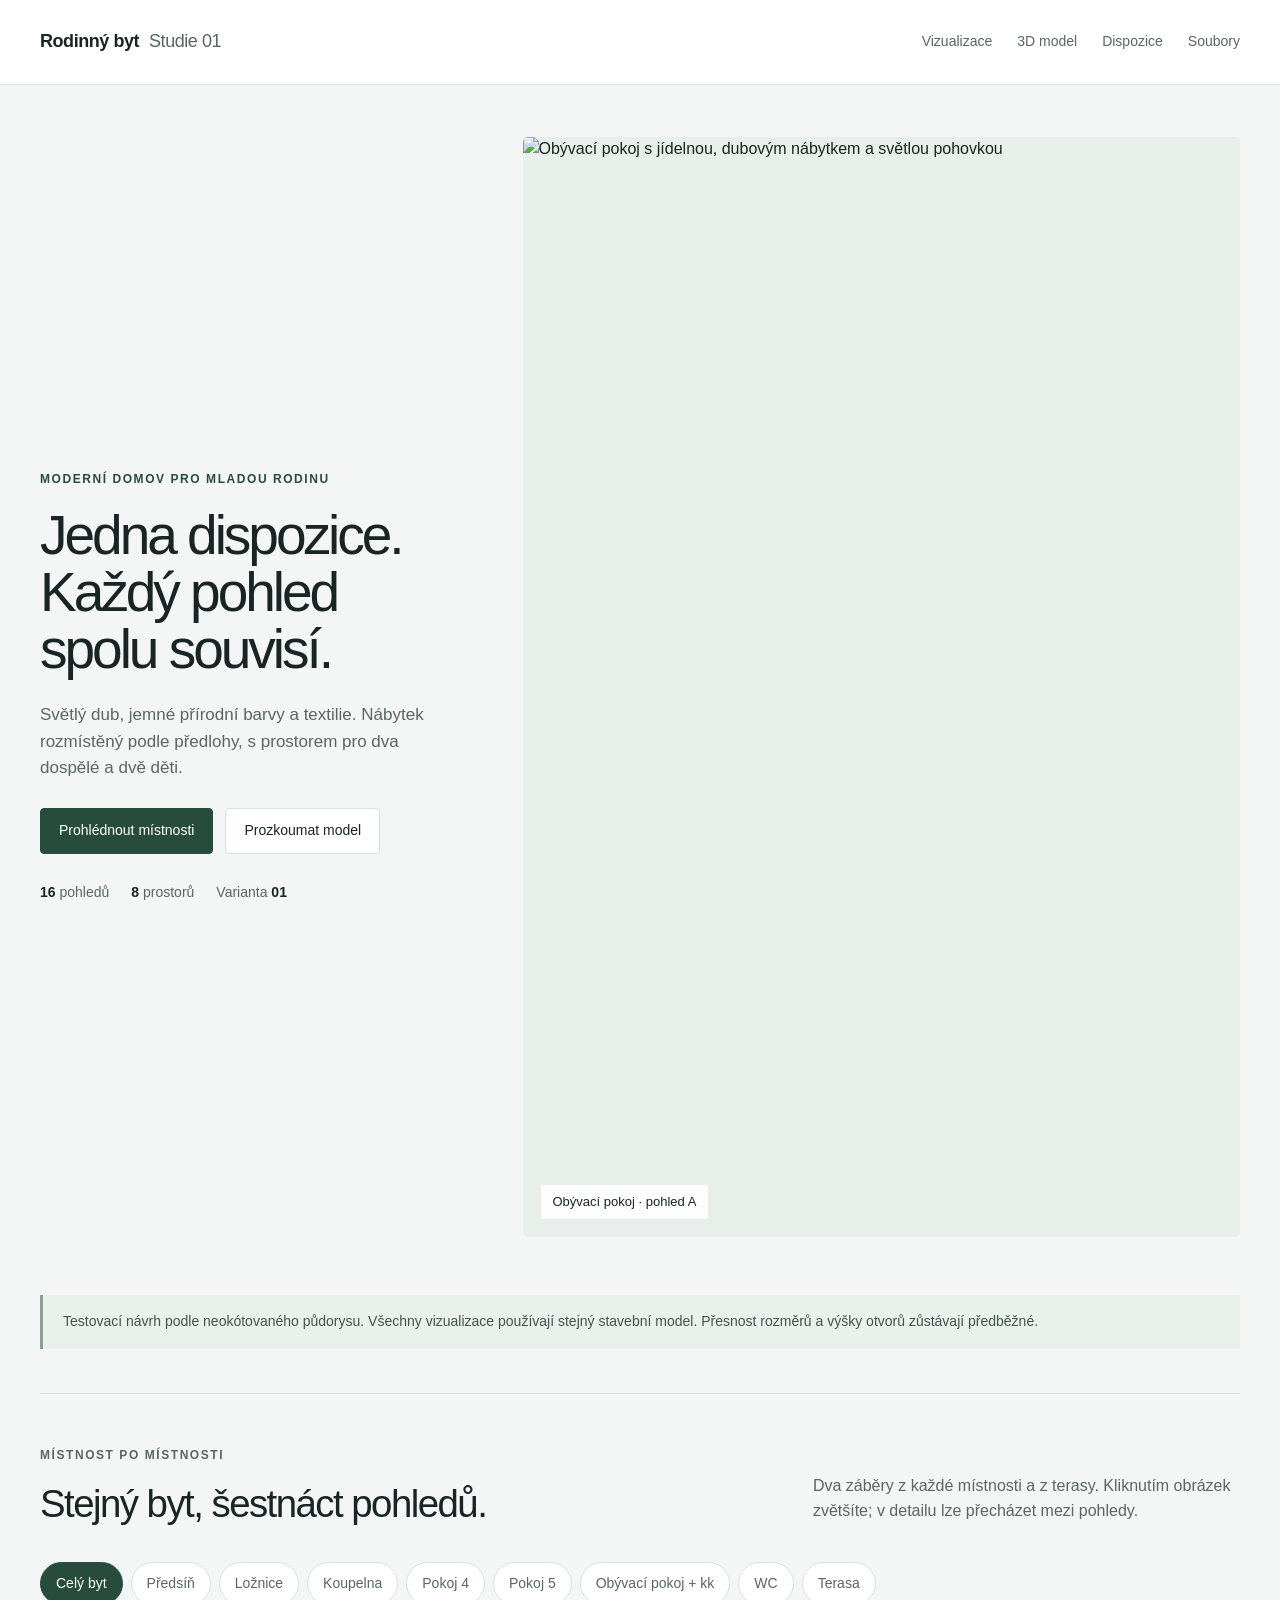
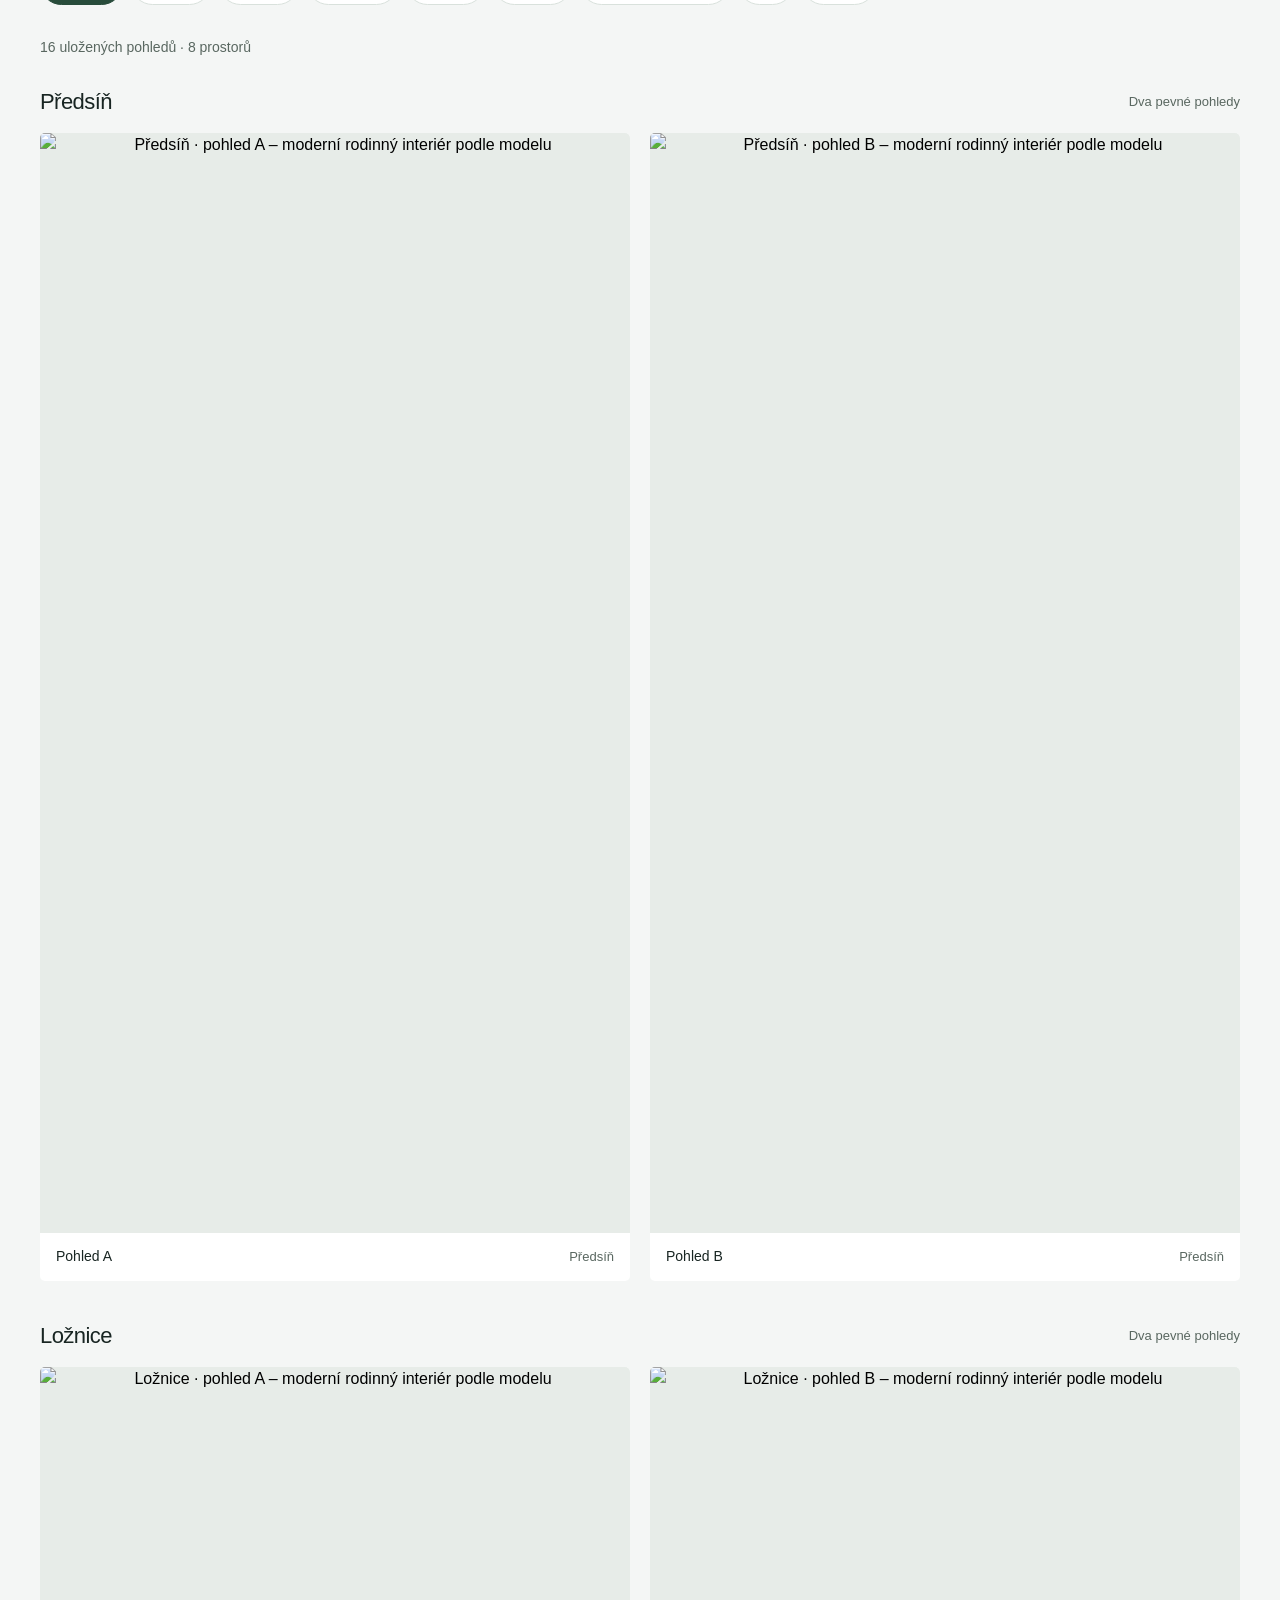
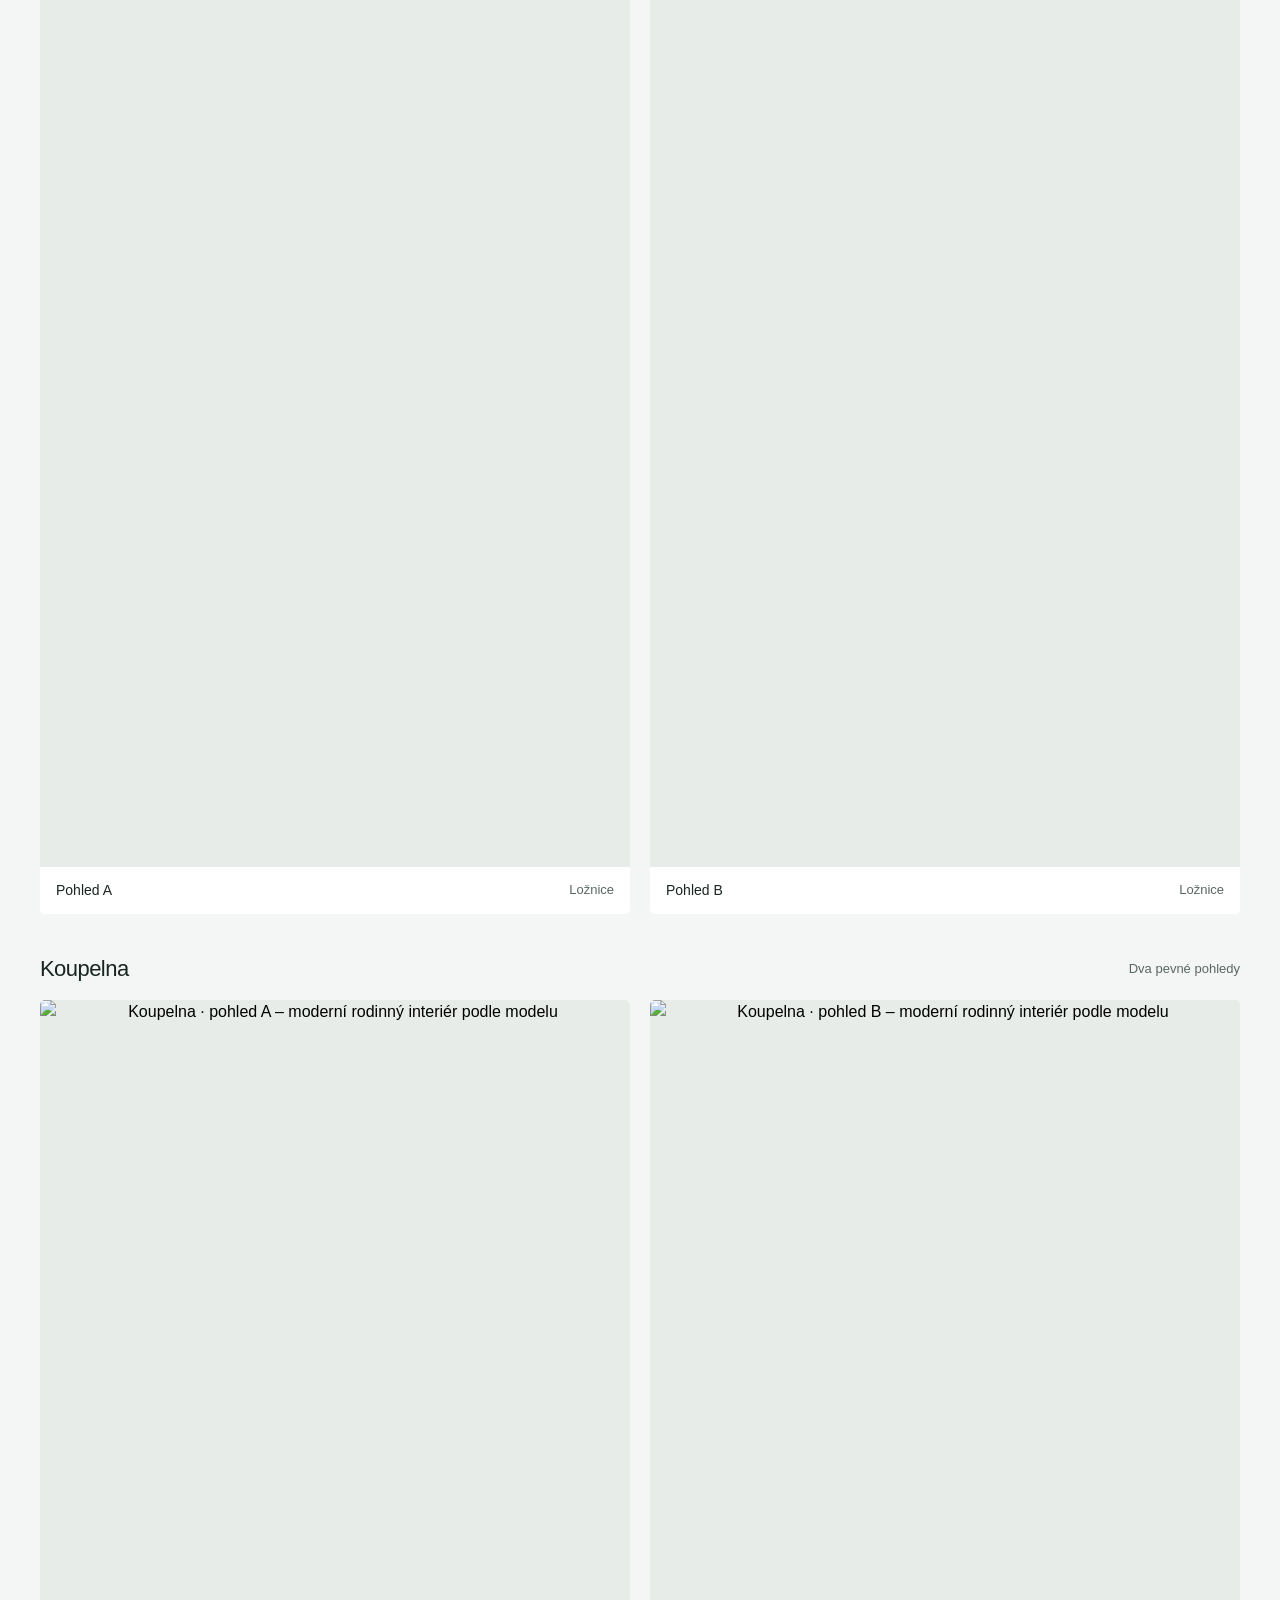
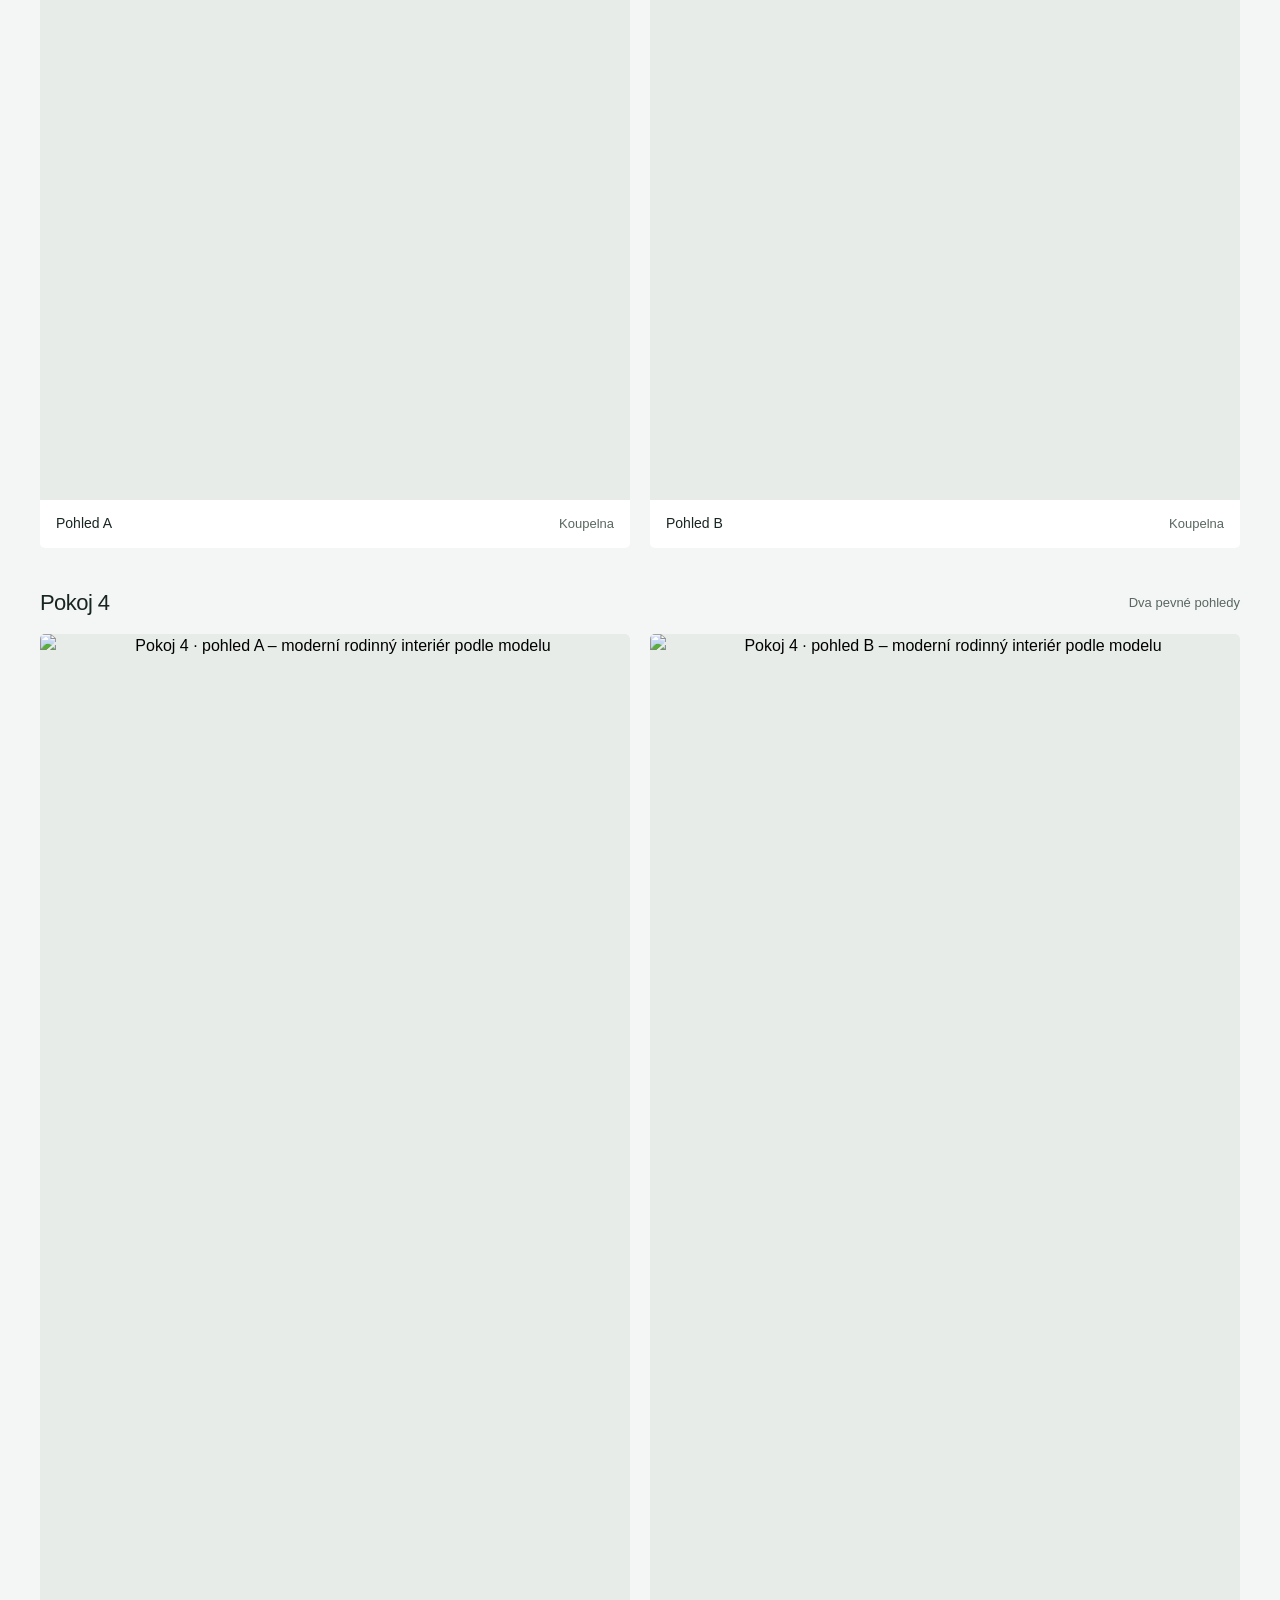
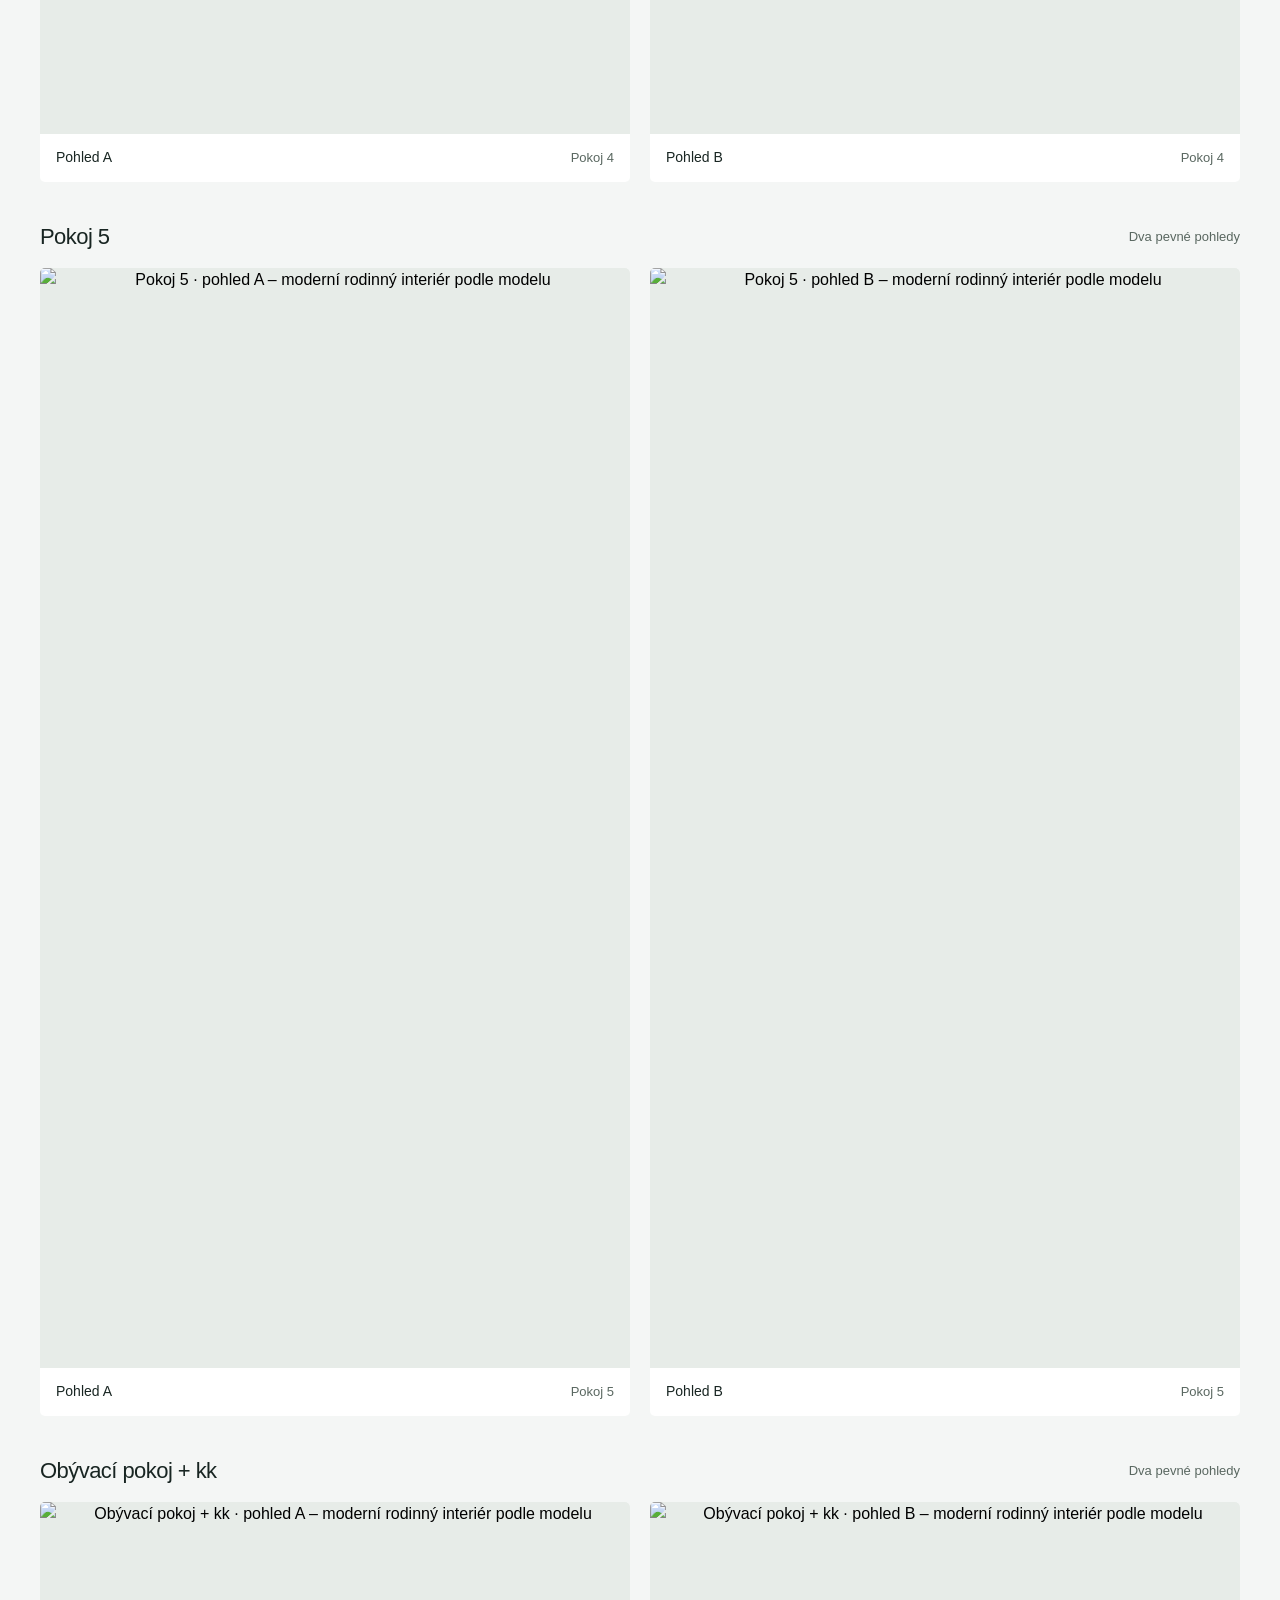
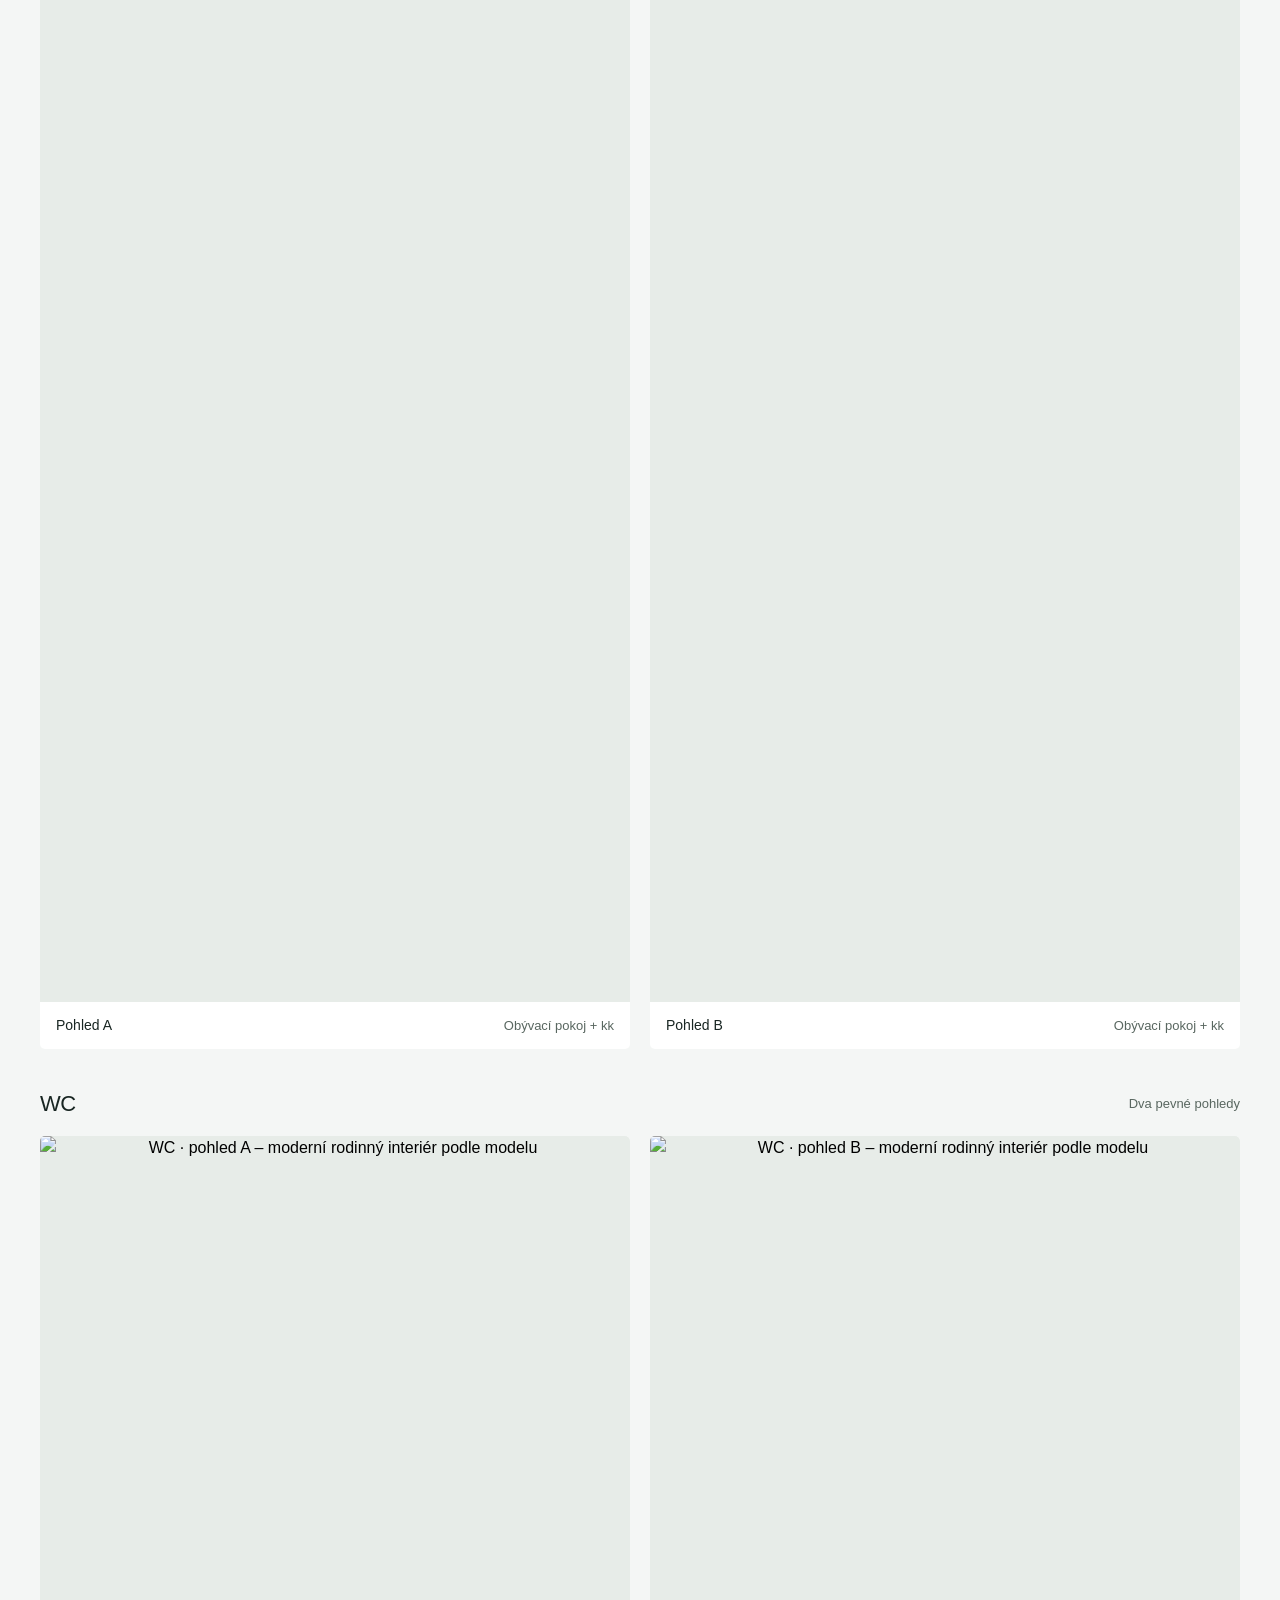
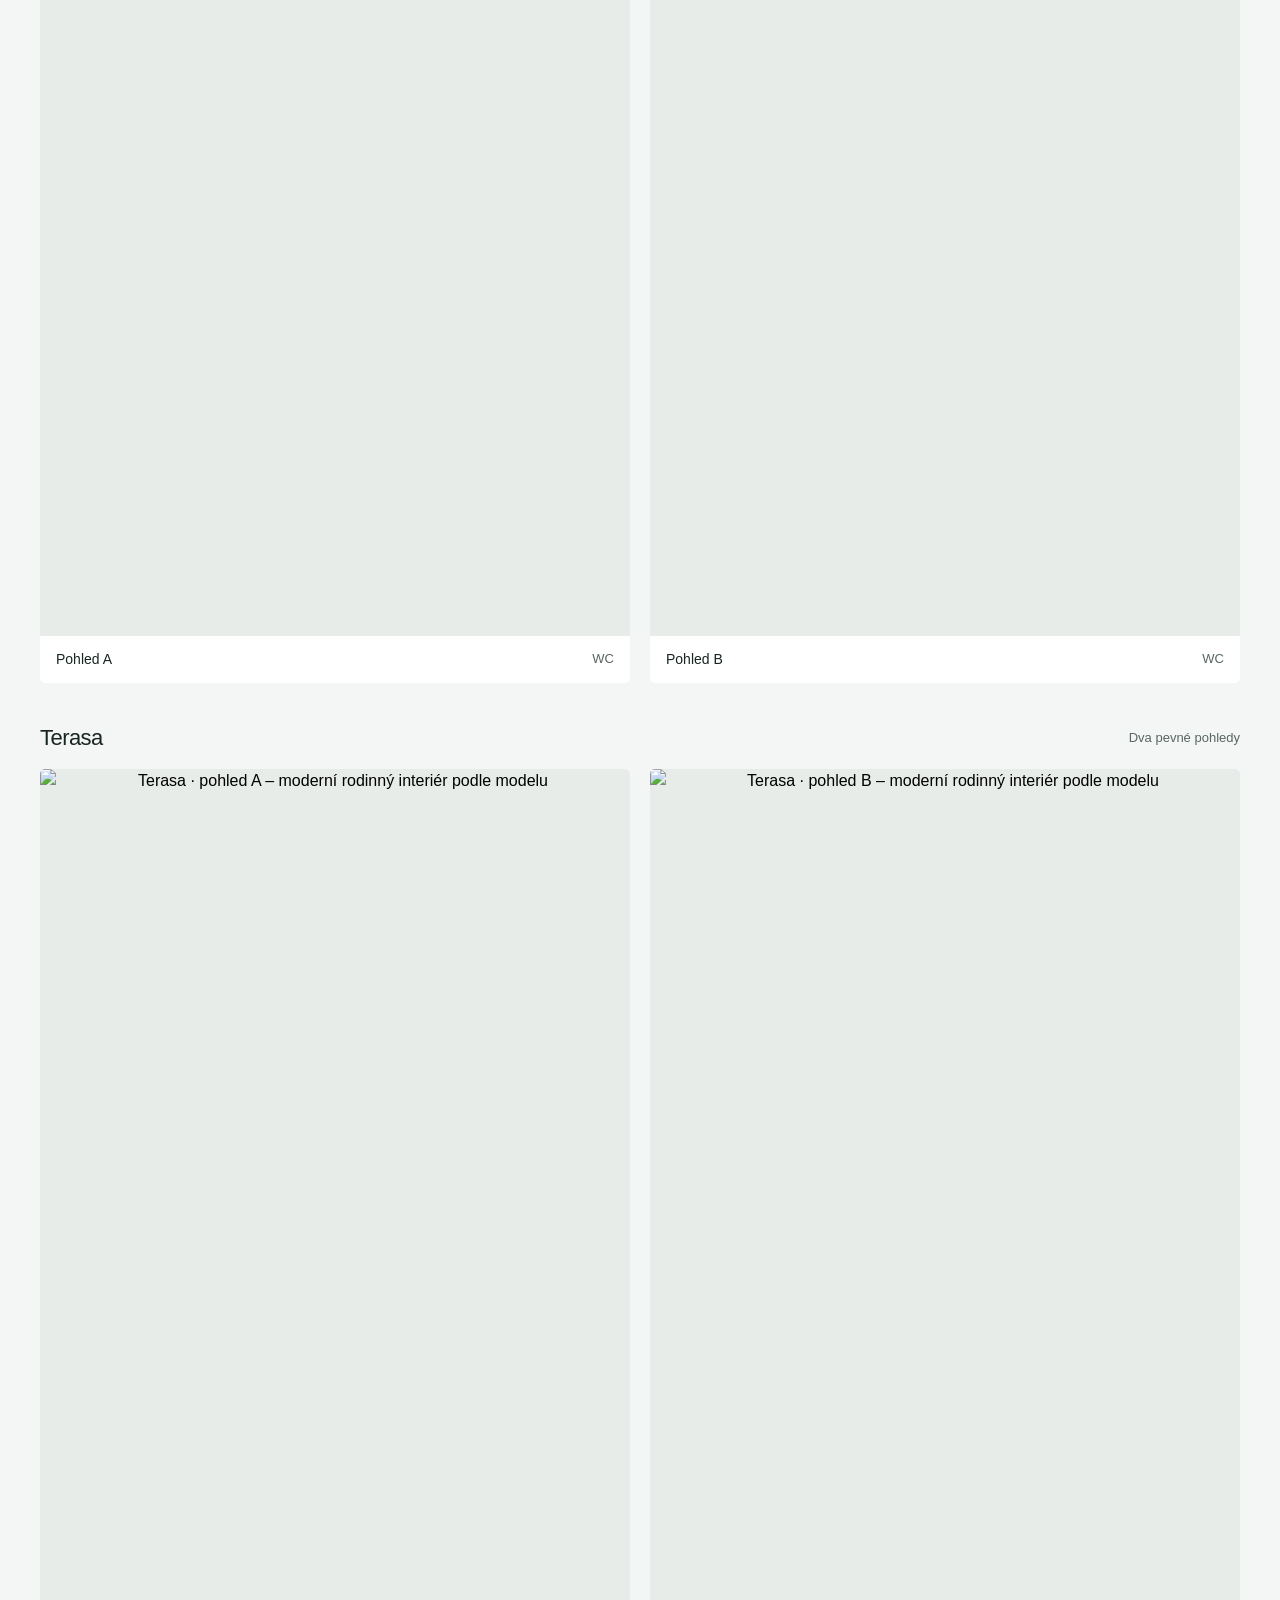
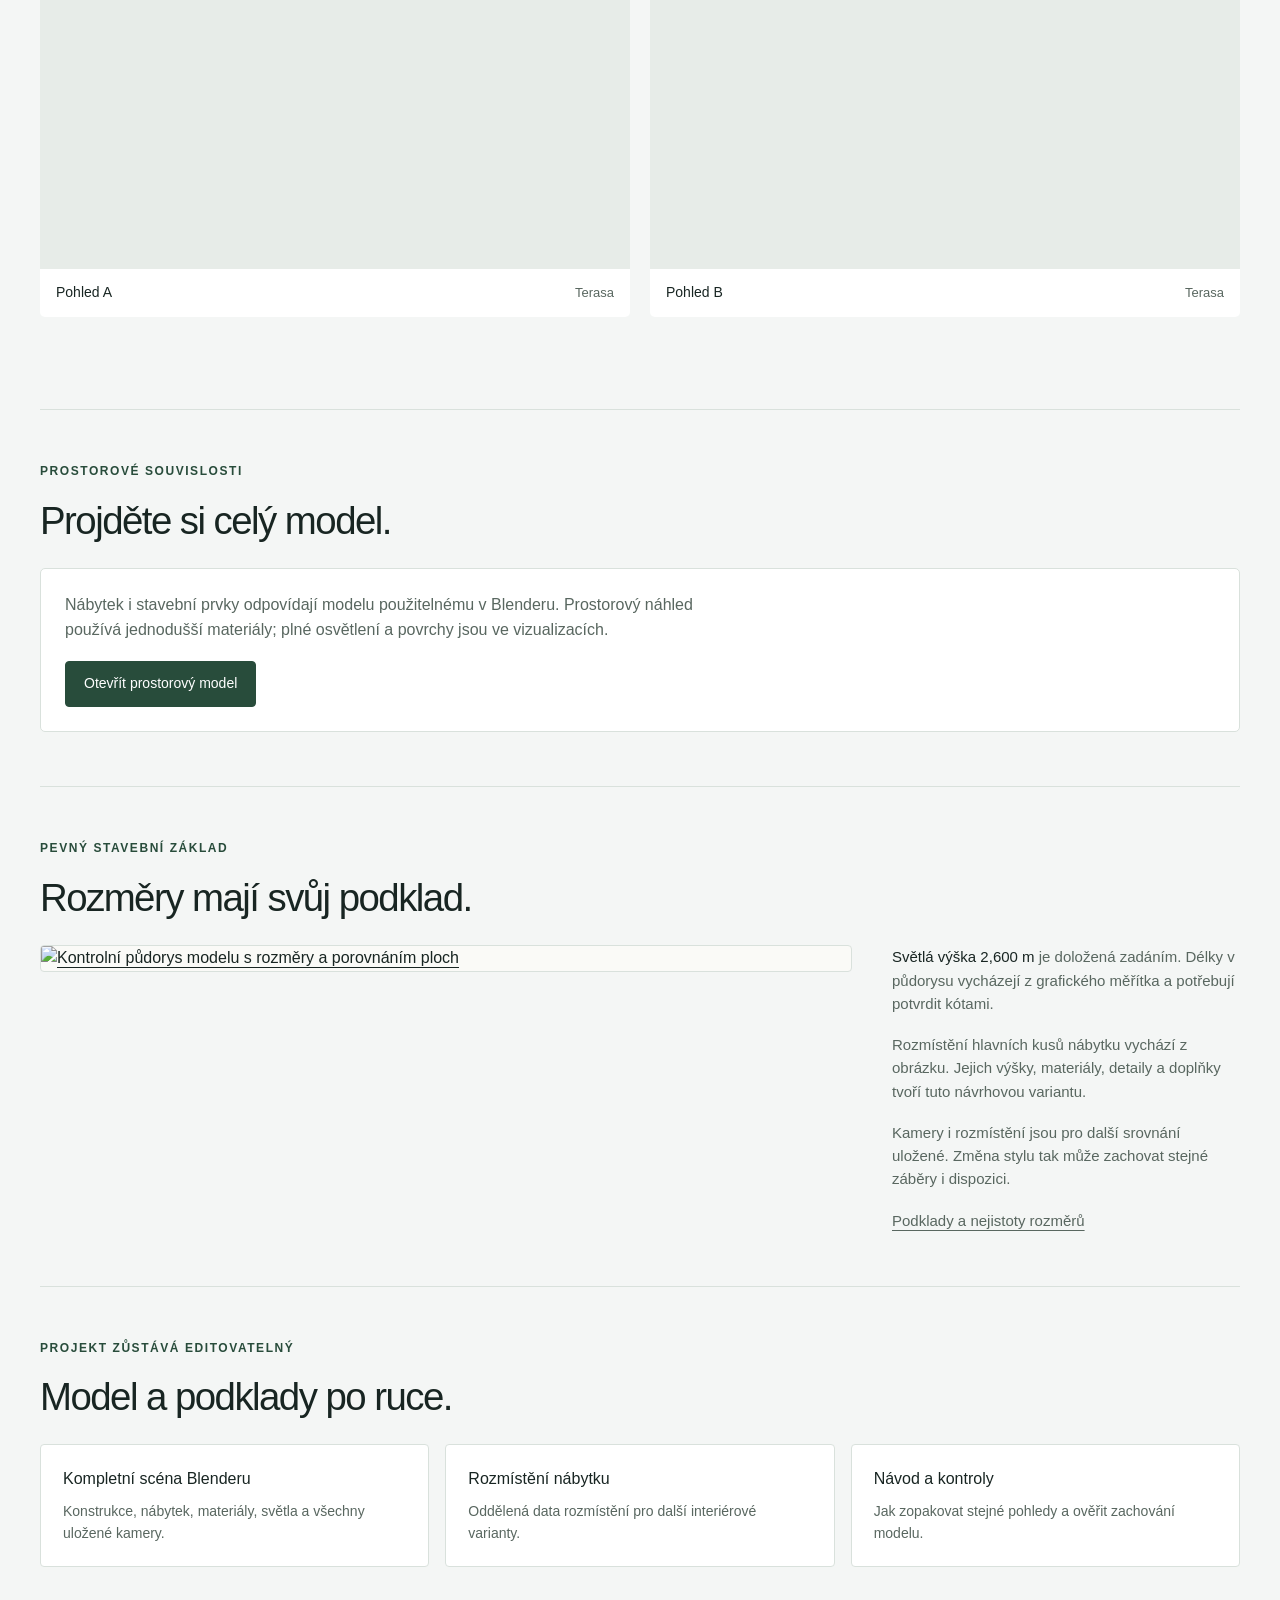
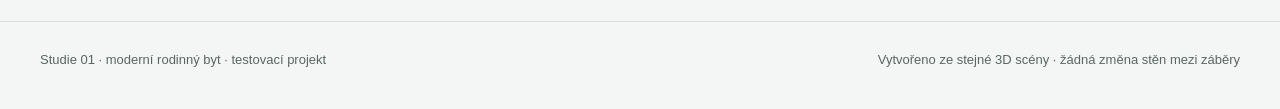
==== index.html @ 37d4055d "Add apartment website and 3D model" ====
<!doctype html>
<html lang="cs"><head><meta charset="utf-8"><meta name="viewport" content="width=device-width,initial-scale=1"><title>Rodinný byt · varianta 01</title><meta name="description" content="Moderní rodinný byt: 16 vizualizací ze stejného rozměrového modelu, dva pohledy z každé místnosti a terasy."><link rel="stylesheet" href="site.css"><script defer src="site.js"></script></head>
<body><header><div class="wrap topbar"><a class="brand" href="#top">Rodinný byt<span>Studie 01</span></a><nav aria-label="Hlavní navigace"><a href="#vizualizace">Vizualizace</a><a href="#model">3D model</a><a href="#dispozice">Dispozice</a><a href="#soubory">Soubory</a></nav></div></header>
<main id="top"><div class="wrap"><section class="hero"><div><p class="eyebrow">Moderní domov pro mladou rodinu</p><h1>Jedna dispozice.<br>Každý pohled spolu souvisí.</h1><p class="intro">Světlý dub, jemné přírodní barvy a textilie. Nábytek rozmístěný podle předlohy, s prostorem pro dva dospělé a dvě děti.</p><div class="actions"><a href="#vizualizace" class="button primary">Prohlédnout místnosti</a><a href="#model" class="button">Prozkoumat model</a></div><div class="facts"><span><strong>16</strong> pohledů</span><span><strong>8</strong> prostorů</span><span>Varianta <strong>01</strong></span></div></div><figure class="hero-photo"><img src="renders_family/CAM_R06_A.jpg" width="1600" height="1100" alt="Obývací pokoj s jídelnou, dubovým nábytkem a světlou pohovkou"><figcaption class="photo-badge">Obývací pokoj · pohled A</figcaption></figure></section>
<p class="notice">Testovací návrh podle neokótovaného půdorysu. Všechny vizualizace používají stejný stavební model. Přesnost rozměrů a výšky otvorů zůstávají předběžné.</p>
<section class="section" id="vizualizace"><div class="section-top"><div><p class="eyebrow">Místnost po místnosti</p><h2>Stejný byt, šestnáct pohledů.</h2></div><p>Dva záběry z každé místnosti a z terasy. Kliknutím obrázek zvětšíte; v detailu lze přecházet mezi pohledy.</p></div><div class="filters" aria-label="Výběr místnosti"><button class="filter" type="button" data-room="all" aria-pressed="true">Celý byt</button><button class="filter" type="button" data-room="R01" aria-pressed="false">Předsíň</button><button class="filter" type="button" data-room="R02" aria-pressed="false">Ložnice</button><button class="filter" type="button" data-room="R03" aria-pressed="false">Koupelna</button><button class="filter" type="button" data-room="R04" aria-pressed="false">Pokoj 4</button><button class="filter" type="button" data-room="R05" aria-pressed="false">Pokoj 5</button><button class="filter" type="button" data-room="R06" aria-pressed="false">Obývací pokoj + kk</button><button class="filter" type="button" data-room="R07" aria-pressed="false">WC</button><button class="filter" type="button" data-room="R08" aria-pressed="false">Terasa</button></div><p class="count" id="view-count" aria-live="polite">16 uložených pohledů · 8 prostorů</p><section class="room" data-room="R01" aria-label="Předsíň"><div class="room-title"><h3>Předsíň</h3><span>Dva pevné pohledy</span></div><div class="shots"><figure class="shot"><button type="button" data-photo="CAM_R01_A" aria-label="Zvětšit: Předsíň · pohled A"><img src="renders_family/CAM_R01_A.jpg" alt="Předsíň · pohled A – moderní rodinný interiér podle modelu" loading="lazy" width="1600" height="1100"></button><figcaption>Pohled A<span>Předsíň</span></figcaption></figure><figure class="shot"><button type="button" data-photo="CAM_R01_B" aria-label="Zvětšit: Předsíň · pohled B"><img src="renders_family/CAM_R01_B.jpg" alt="Předsíň · pohled B – moderní rodinný interiér podle modelu" loading="lazy" width="1600" height="1100"></button><figcaption>Pohled B<span>Předsíň</span></figcaption></figure></div></section><section class="room" data-room="R02" aria-label="Ložnice"><div class="room-title"><h3>Ložnice</h3><span>Dva pevné pohledy</span></div><div class="shots"><figure class="shot"><button type="button" data-photo="CAM_R02_A" aria-label="Zvětšit: Ložnice · pohled A"><img src="renders_family/CAM_R02_A.jpg" alt="Ložnice · pohled A – moderní rodinný interiér podle modelu" loading="lazy" width="1600" height="1100"></button><figcaption>Pohled A<span>Ložnice</span></figcaption></figure><figure class="shot"><button type="button" data-photo="CAM_R02_B" aria-label="Zvětšit: Ložnice · pohled B"><img src="renders_family/CAM_R02_B.jpg" alt="Ložnice · pohled B – moderní rodinný interiér podle modelu" loading="lazy" width="1600" height="1100"></button><figcaption>Pohled B<span>Ložnice</span></figcaption></figure></div></section><section class="room" data-room="R03" aria-label="Koupelna"><div class="room-title"><h3>Koupelna</h3><span>Dva pevné pohledy</span></div><div class="shots"><figure class="shot"><button type="button" data-photo="CAM_R03_A" aria-label="Zvětšit: Koupelna · pohled A"><img src="renders_family/CAM_R03_A.jpg" alt="Koupelna · pohled A – moderní rodinný interiér podle modelu" loading="lazy" width="1600" height="1100"></button><figcaption>Pohled A<span>Koupelna</span></figcaption></figure><figure class="shot"><button type="button" data-photo="CAM_R03_B" aria-label="Zvětšit: Koupelna · pohled B"><img src="renders_family/CAM_R03_B.jpg" alt="Koupelna · pohled B – moderní rodinný interiér podle modelu" loading="lazy" width="1600" height="1100"></button><figcaption>Pohled B<span>Koupelna</span></figcaption></figure></div></section><section class="room" data-room="R04" aria-label="Pokoj 4"><div class="room-title"><h3>Pokoj 4</h3><span>Dva pevné pohledy</span></div><div class="shots"><figure class="shot"><button type="button" data-photo="CAM_R04_A" aria-label="Zvětšit: Pokoj 4 · pohled A"><img src="renders_family/CAM_R04_A.jpg" alt="Pokoj 4 · pohled A – moderní rodinný interiér podle modelu" loading="lazy" width="1600" height="1100"></button><figcaption>Pohled A<span>Pokoj 4</span></figcaption></figure><figure class="shot"><button type="button" data-photo="CAM_R04_B" aria-label="Zvětšit: Pokoj 4 · pohled B"><img src="renders_family/CAM_R04_B.jpg" alt="Pokoj 4 · pohled B – moderní rodinný interiér podle modelu" loading="lazy" width="1600" height="1100"></button><figcaption>Pohled B<span>Pokoj 4</span></figcaption></figure></div></section><section class="room" data-room="R05" aria-label="Pokoj 5"><div class="room-title"><h3>Pokoj 5</h3><span>Dva pevné pohledy</span></div><div class="shots"><figure class="shot"><button type="button" data-photo="CAM_R05_A" aria-label="Zvětšit: Pokoj 5 · pohled A"><img src="renders_family/CAM_R05_A.jpg" alt="Pokoj 5 · pohled A – moderní rodinný interiér podle modelu" loading="lazy" width="1600" height="1100"></button><figcaption>Pohled A<span>Pokoj 5</span></figcaption></figure><figure class="shot"><button type="button" data-photo="CAM_R05_B" aria-label="Zvětšit: Pokoj 5 · pohled B"><img src="renders_family/CAM_R05_B.jpg" alt="Pokoj 5 · pohled B – moderní rodinný interiér podle modelu" loading="lazy" width="1600" height="1100"></button><figcaption>Pohled B<span>Pokoj 5</span></figcaption></figure></div></section><section class="room" data-room="R06" aria-label="Obývací pokoj + kk"><div class="room-title"><h3>Obývací pokoj + kk</h3><span>Dva pevné pohledy</span></div><div class="shots"><figure class="shot"><button type="button" data-photo="CAM_R06_A" aria-label="Zvětšit: Obývací pokoj + kk · pohled A"><img src="renders_family/CAM_R06_A.jpg" alt="Obývací pokoj + kk · pohled A – moderní rodinný interiér podle modelu" loading="lazy" width="1600" height="1100"></button><figcaption>Pohled A<span>Obývací pokoj + kk</span></figcaption></figure><figure class="shot"><button type="button" data-photo="CAM_R06_B" aria-label="Zvětšit: Obývací pokoj + kk · pohled B"><img src="renders_family/CAM_R06_B.jpg" alt="Obývací pokoj + kk · pohled B – moderní rodinný interiér podle modelu" loading="lazy" width="1600" height="1100"></button><figcaption>Pohled B<span>Obývací pokoj + kk</span></figcaption></figure></div></section><section class="room" data-room="R07" aria-label="WC"><div class="room-title"><h3>WC</h3><span>Dva pevné pohledy</span></div><div class="shots"><figure class="shot"><button type="button" data-photo="CAM_R07_A" aria-label="Zvětšit: WC · pohled A"><img src="renders_family/CAM_R07_A.jpg" alt="WC · pohled A – moderní rodinný interiér podle modelu" loading="lazy" width="1600" height="1100"></button><figcaption>Pohled A<span>WC</span></figcaption></figure><figure class="shot"><button type="button" data-photo="CAM_R07_B" aria-label="Zvětšit: WC · pohled B"><img src="renders_family/CAM_R07_B.jpg" alt="WC · pohled B – moderní rodinný interiér podle modelu" loading="lazy" width="1600" height="1100"></button><figcaption>Pohled B<span>WC</span></figcaption></figure></div></section><section class="room" data-room="R08" aria-label="Terasa"><div class="room-title"><h3>Terasa</h3><span>Dva pevné pohledy</span></div><div class="shots"><figure class="shot"><button type="button" data-photo="CAM_R08_A" aria-label="Zvětšit: Terasa · pohled A"><img src="renders_family/CAM_R08_A.jpg" alt="Terasa · pohled A – moderní rodinný interiér podle modelu" loading="lazy" width="1600" height="1100"></button><figcaption>Pohled A<span>Terasa</span></figcaption></figure><figure class="shot"><button type="button" data-photo="CAM_R08_B" aria-label="Zvětšit: Terasa · pohled B"><img src="renders_family/CAM_R08_B.jpg" alt="Terasa · pohled B – moderní rodinný interiér podle modelu" loading="lazy" width="1600" height="1100"></button><figcaption>Pohled B<span>Terasa</span></figcaption></figure></div></section></section>
<section class="section" id="model"><p class="eyebrow">Prostorové souvislosti</p><h2>Projděte si celý model.</h2><div class="model-shell"><p id="model-helper">Nábytek i stavební prvky odpovídají modelu použitelnému v Blenderu. Prostorový náhled používá jednodušší materiály; plné osvětlení a povrchy jsou ve vizualizacích.</p><button id="load-model" class="button primary" type="button">Otevřít prostorový model</button><iframe id="model-frame" class="model-frame" title="Interaktivní model zařízeného bytu" hidden></iframe><noscript><p><a href="viewer.html">Otevřít 3D model samostatně</a></p></noscript></div></section>
<section class="section" id="dispozice"><p class="eyebrow">Pevný stavební základ</p><h2>Rozměry mají svůj podklad.</h2><div class="plan-layout"><a href="views/control_plan.svg"><img class="plan-image" src="views/control_plan.svg" alt="Kontrolní půdorys modelu s rozměry a porovnáním ploch"></a><div class="plan-note"><p><strong>Světlá výška 2,600 m</strong> je doložená zadáním. Délky v půdorysu vycházejí z grafického měřítka a potřebují potvrdit kótami.</p><p>Rozmístění hlavních kusů nábytku vychází z obrázku. Jejich výšky, materiály, detaily a doplňky tvoří tuto návrhovou variantu.</p><p>Kamery i rozmístění jsou pro další srovnání uložené. Změna stylu tak může zachovat stejné záběry i dispozici.</p><a href="source_assessment.html">Podklady a nejistoty rozměrů</a></div></div></section>
<section class="section" id="soubory"><p class="eyebrow">Projekt zůstává editovatelný</p><h2>Model a podklady po ruce.</h2><div class="downloads"><a class="download" href="apartment.blend" download><strong>Kompletní scéna Blenderu</strong><span>Konstrukce, nábytek, materiály, světla a všechny uložené kamery.</span></a><a class="download" href="furniture_layout.json" download><strong>Rozmístění nábytku</strong><span>Oddělená data rozmístění pro další interiérové varianty.</span></a><a class="download" href="README_FAMILY.txt"><strong>Návod a kontroly</strong><span>Jak zopakovat stejné pohledy a ověřit zachování modelu.</span></a></div></section></div></main>
<footer><div class="wrap"><span>Studie 01 · moderní rodinný byt · testovací projekt</span><span>Vytvořeno ze stejné 3D scény · žádná změna stěn mezi záběry</span></div></footer>
<dialog id="photo-dialog" aria-labelledby="modal-title"><div class="modal-top"><span id="modal-title"></span><button id="modal-close" type="button">Zavřít</button></div><img class="modal-image" id="modal-image" alt=""><div class="modal-bottom"><button id="modal-prev" type="button">Předchozí</button><a id="modal-download" href="#" download>Stáhnout plný PNG</a><button id="modal-next" type="button">Další pohled</button></div></dialog>
<script id="gallery-data" type="application/json">[{"camera_id":"CAM_R01_A","room_id":"R01","view_id":"A","room_label":"Předsíň","label":"Předsíň · pohled A","jpg":"renders_family/CAM_R01_A.jpg","png":"renders_family/CAM_R01_A.png","is_final":true},{"camera_id":"CAM_R01_B","room_id":"R01","view_id":"B","room_label":"Předsíň","label":"Předsíň · pohled B","jpg":"renders_family/CAM_R01_B.jpg","png":"renders_family/CAM_R01_B.png","is_final":true},{"camera_id":"CAM_R02_A","room_id":"R02","view_id":"A","room_label":"Ložnice","label":"Ložnice · pohled A","jpg":"renders_family/CAM_R02_A.jpg","png":"renders_family/CAM_R02_A.png","is_final":true},{"camera_id":"CAM_R02_B","room_id":"R02","view_id":"B","room_label":"Ložnice","label":"Ložnice · pohled B","jpg":"renders_family/CAM_R02_B.jpg","png":"renders_family/CAM_R02_B.png","is_final":true},{"camera_id":"CAM_R03_A","room_id":"R03","view_id":"A","room_label":"Koupelna","label":"Koupelna · pohled A","jpg":"renders_family/CAM_R03_A.jpg","png":"renders_family/CAM_R03_A.png","is_final":true},{"camera_id":"CAM_R03_B","room_id":"R03","view_id":"B","room_label":"Koupelna","label":"Koupelna · pohled B","jpg":"renders_family/CAM_R03_B.jpg","png":"renders_family/CAM_R03_B.png","is_final":true},{"camera_id":"CAM_R04_A","room_id":"R04","view_id":"A","room_label":"Pokoj 4","label":"Pokoj 4 · pohled A","jpg":"renders_family/CAM_R04_A.jpg","png":"renders_family/CAM_R04_A.png","is_final":true},{"camera_id":"CAM_R04_B","room_id":"R04","view_id":"B","room_label":"Pokoj 4","label":"Pokoj 4 · pohled B","jpg":"renders_family/CAM_R04_B.jpg","png":"renders_family/CAM_R04_B.png","is_final":true},{"camera_id":"CAM_R05_A","room_id":"R05","view_id":"A","room_label":"Pokoj 5","label":"Pokoj 5 · pohled A","jpg":"renders_family/CAM_R05_A.jpg","png":"renders_family/CAM_R05_A.png","is_final":true},{"camera_id":"CAM_R05_B","room_id":"R05","view_id":"B","room_label":"Pokoj 5","label":"Pokoj 5 · pohled B","jpg":"renders_family/CAM_R05_B.jpg","png":"renders_family/CAM_R05_B.png","is_final":true},{"camera_id":"CAM_R06_A","room_id":"R06","view_id":"A","room_label":"Obývací pokoj + kk","label":"Obývací pokoj + kk · pohled A","jpg":"renders_family/CAM_R06_A.jpg","png":"renders_family/CAM_R06_A.png","is_final":true},{"camera_id":"CAM_R06_B","room_id":"R06","view_id":"B","room_label":"Obývací pokoj + kk","label":"Obývací pokoj + kk · pohled B","jpg":"renders_family/CAM_R06_B.jpg","png":"renders_family/CAM_R06_B.png","is_final":true},{"camera_id":"CAM_R07_A","room_id":"R07","view_id":"A","room_label":"WC","label":"WC · pohled A","jpg":"renders_family/CAM_R07_A.jpg","png":"renders_family/CAM_R07_A.png","is_final":true},{"camera_id":"CAM_R07_B","room_id":"R07","view_id":"B","room_label":"WC","label":"WC · pohled B","jpg":"renders_family/CAM_R07_B.jpg","png":"renders_family/CAM_R07_B.png","is_final":true},{"camera_id":"CAM_R08_A","room_id":"R08","view_id":"A","room_label":"Terasa","label":"Terasa · pohled A","jpg":"renders_family/CAM_R08_A.jpg","png":"renders_family/CAM_R08_A.png","is_final":true},{"camera_id":"CAM_R08_B","room_id":"R08","view_id":"B","room_label":"Terasa","label":"Terasa · pohled B","jpg":"renders_family/CAM_R08_B.jpg","png":"renders_family/CAM_R08_B.png","is_final":true}]</script></body></html>
---- site.css ----
:root{color-scheme:light;--ink:#182522;--muted:#596760;--paper:#fff;--back:#f4f6f5;--line:#d9e1dc;--green:#284c3b;--soft:#e8eee9;font-family:Inter,-apple-system,BlinkMacSystemFont,"Segoe UI",sans-serif;font-size:16px}
*{box-sizing:border-box}html{scroll-behavior:smooth;scroll-padding-top:5rem}body{margin:0;background:var(--back);color:var(--ink);line-height:1.55}button,a{-webkit-tap-highlight-color:transparent}a{color:inherit;text-underline-offset:4px}button{font:inherit;cursor:pointer}button:focus-visible,a:focus-visible{outline:3px solid #6a9b83;outline-offset:4px}header{background:var(--paper);border-bottom:1px solid var(--line)}.wrap{max-width:1440px;padding:0 40px;margin:auto}.topbar{min-height:84px;display:flex;align-items:center;justify-content:space-between;gap:24px}.brand{text-decoration:none;font-size:18px;font-weight:650;letter-spacing:-.025em}.brand span{font-weight:400;color:var(--muted);margin-left:10px}nav{display:flex;gap:25px;flex-wrap:wrap}nav a{font-size:14px;text-decoration:none;color:var(--muted)}nav a:hover{color:var(--green)}.hero{display:grid;grid-template-columns:.75fr 1.25fr;gap:52px;align-items:center;padding-top:52px;padding-bottom:58px}.eyebrow{text-transform:uppercase;letter-spacing:.13em;font-size:12px;font-weight:650;color:var(--green);margin:0 0 18px}h1{font-size:clamp(38px,4.3vw,68px);line-height:1.04;letter-spacing:-.055em;font-weight:500;margin:0 0 24px;max-width:12ch}h2{font-size:clamp(26px,3vw,40px);letter-spacing:-.04em;line-height:1.14;font-weight:500;margin:0 0 16px}h3{font-size:22px;letter-spacing:-.025em;font-weight:500;margin:0}p{margin:0 0 18px}.intro{font-size:17px;color:var(--muted);max-width:42ch}.hero-photo{margin:0;position:relative;overflow:hidden;border-radius:5px;background:var(--soft)}.hero-photo img{display:block;width:100%;aspect-ratio:16/11;object-fit:cover}.photo-badge{position:absolute;bottom:18px;left:18px;background:rgba(255,255,255,.92);padding:7px 12px;font-size:13px;border-radius:3px}.actions{display:flex;gap:12px;flex-wrap:wrap;margin-top:27px}.button{display:inline-flex;align-items:center;justify-content:center;min-height:46px;padding:11px 18px;border-radius:4px;border:1px solid var(--line);background:var(--paper);color:var(--ink);text-decoration:none;font-size:14px}.button.primary{background:var(--green);border-color:var(--green);color:#fff}.facts{display:flex;gap:22px;flex-wrap:wrap;font-size:14px;color:var(--muted);margin-top:28px}.facts strong{font-weight:600;color:var(--ink)}.notice{padding:16px 20px;border-left:3px solid #8a9f91;background:#eaf0ec;color:#42554a;font-size:14px;margin:0 0 44px}.section{padding-top:52px;padding-bottom:54px;border-top:1px solid var(--line)}.section-top{display:flex;justify-content:space-between;align-items:end;gap:30px}.section-top p{max-width:48ch;color:var(--muted)}.filters{display:flex;gap:8px;flex-wrap:wrap;margin:20px 0 32px}.filter{border:1px solid var(--line);border-radius:30px;background:var(--paper);color:var(--muted);padding:9px 15px;min-height:43px;font-size:14px}.filter[aria-pressed=true]{background:var(--green);border-color:var(--green);color:white}.count{color:var(--muted);font-size:14px;min-height:1.5em;margin-bottom:26px}.room{margin:0 0 38px}.room[hidden]{display:none}.room-title{display:flex;align-items:center;justify-content:space-between;margin:0 0 14px;gap:15px}.room-title span{color:var(--muted);font-size:13px}.shots{display:grid;grid-template-columns:1fr 1fr;gap:20px}.shot{margin:0;background:var(--paper);border-radius:5px;overflow:hidden}.shot button{display:block;border:0;padding:0;width:100%;background:#e7ece8}.shot img{display:block;width:100%;aspect-ratio:16/11;object-fit:cover;transition:transform .35s}.shot button:hover img{transform:scale(1.018)}.shot figcaption{display:flex;justify-content:space-between;align-items:center;gap:12px;padding:13px 16px;font-size:14px}.shot figcaption span{font-size:13px;color:var(--muted)}.model-shell{margin-top:26px;background:white;border:1px solid var(--line);border-radius:5px;padding:24px}.model-shell p{color:var(--muted);max-width:72ch}.model-frame{width:100%;height:900px;max-height:88vh;border:0;margin-top:18px;background:#f4f5f0}.plan-layout{display:grid;grid-template-columns:1.4fr .6fr;gap:40px;align-items:start;margin-top:26px}.plan-image{width:100%;display:block;background:#fafaf7;border:1px solid var(--line);border-radius:4px}.plan-note{font-size:15px;color:var(--muted)}.plan-note strong{color:var(--ink);font-weight:500}.downloads{display:grid;grid-template-columns:repeat(3,1fr);gap:16px;margin-top:25px}.download{padding:22px;background:var(--paper);border:1px solid var(--line);border-radius:4px;text-decoration:none;display:flex;flex-direction:column;gap:9px}.download strong{font-size:16px;font-weight:500}.download span{font-size:14px;color:var(--muted)}footer{padding:28px 0 38px;color:var(--muted);font-size:13px;border-top:1px solid var(--line)}footer .wrap{display:flex;justify-content:space-between;gap:24px;flex-wrap:wrap}dialog{border:0;padding:0;border-radius:6px;background:#17211c;color:#fff;max-width:calc(100vw - 40px);max-height:calc(100vh - 32px);width:1240px;box-shadow:0 20px 100px #0008}dialog::backdrop{background:#0b140edb}.modal-top{display:flex;align-items:center;justify-content:space-between;gap:20px;padding:13px 18px;font-size:15px}.modal-top button,.modal-bottom button{border:1px solid #526458;border-radius:4px;background:#253b2e;color:white;padding:8px 14px;min-height:42px}.modal-image{display:block;max-width:100%;max-height:calc(100vh - 170px);width:auto;height:auto;margin:auto}.modal-bottom{display:flex;justify-content:space-between;align-items:center;padding:13px 18px;gap:12px}.modal-bottom a{font-size:13px;color:#d8e5dd}[hidden]{display:none!important}
@media(max-width:1000px){.hero{gap:30px;grid-template-columns:.8fr 1.2fr}.wrap{padding:0 25px}.plan-layout{grid-template-columns:1fr}.downloads{grid-template-columns:1fr 1fr}.hero-photo img{aspect-ratio:1/1.05}.section-top{align-items:start}}
@media(max-width:700px){.wrap{padding:0 18px}.topbar{align-items:start;flex-direction:column;gap:12px;padding-top:18px;padding-bottom:18px;min-height:0}nav{gap:20px}.brand span{font-size:15px}.hero{grid-template-columns:1fr;padding-top:32px;padding-bottom:32px;gap:26px}h1{max-width:16ch;font-size:45px;margin-bottom:18px}.hero-photo img{aspect-ratio:16/11}.intro{font-size:16px;max-width:none}.facts{margin-top:22px;gap:16px}.section{padding-top:34px;padding-bottom:34px}.section-top{display:block}.section-top p{max-width:60ch}.shots{grid-template-columns:1fr;gap:14px}.filters{gap:7px}.filter{padding:9px 13px;min-height:44px}.room{margin-bottom:30px}.downloads{grid-template-columns:1fr}.model-shell{padding:16px}.model-frame{height:720px}.notice{margin-bottom:30px}.room-title span{font-size:12px}dialog{max-width:calc(100vw - 16px)}.modal-bottom{flex-wrap:wrap}.modal-top{font-size:14px}}
@media(prefers-reduced-motion:reduce){html{scroll-behavior:auto}.shot img{transition:none}}
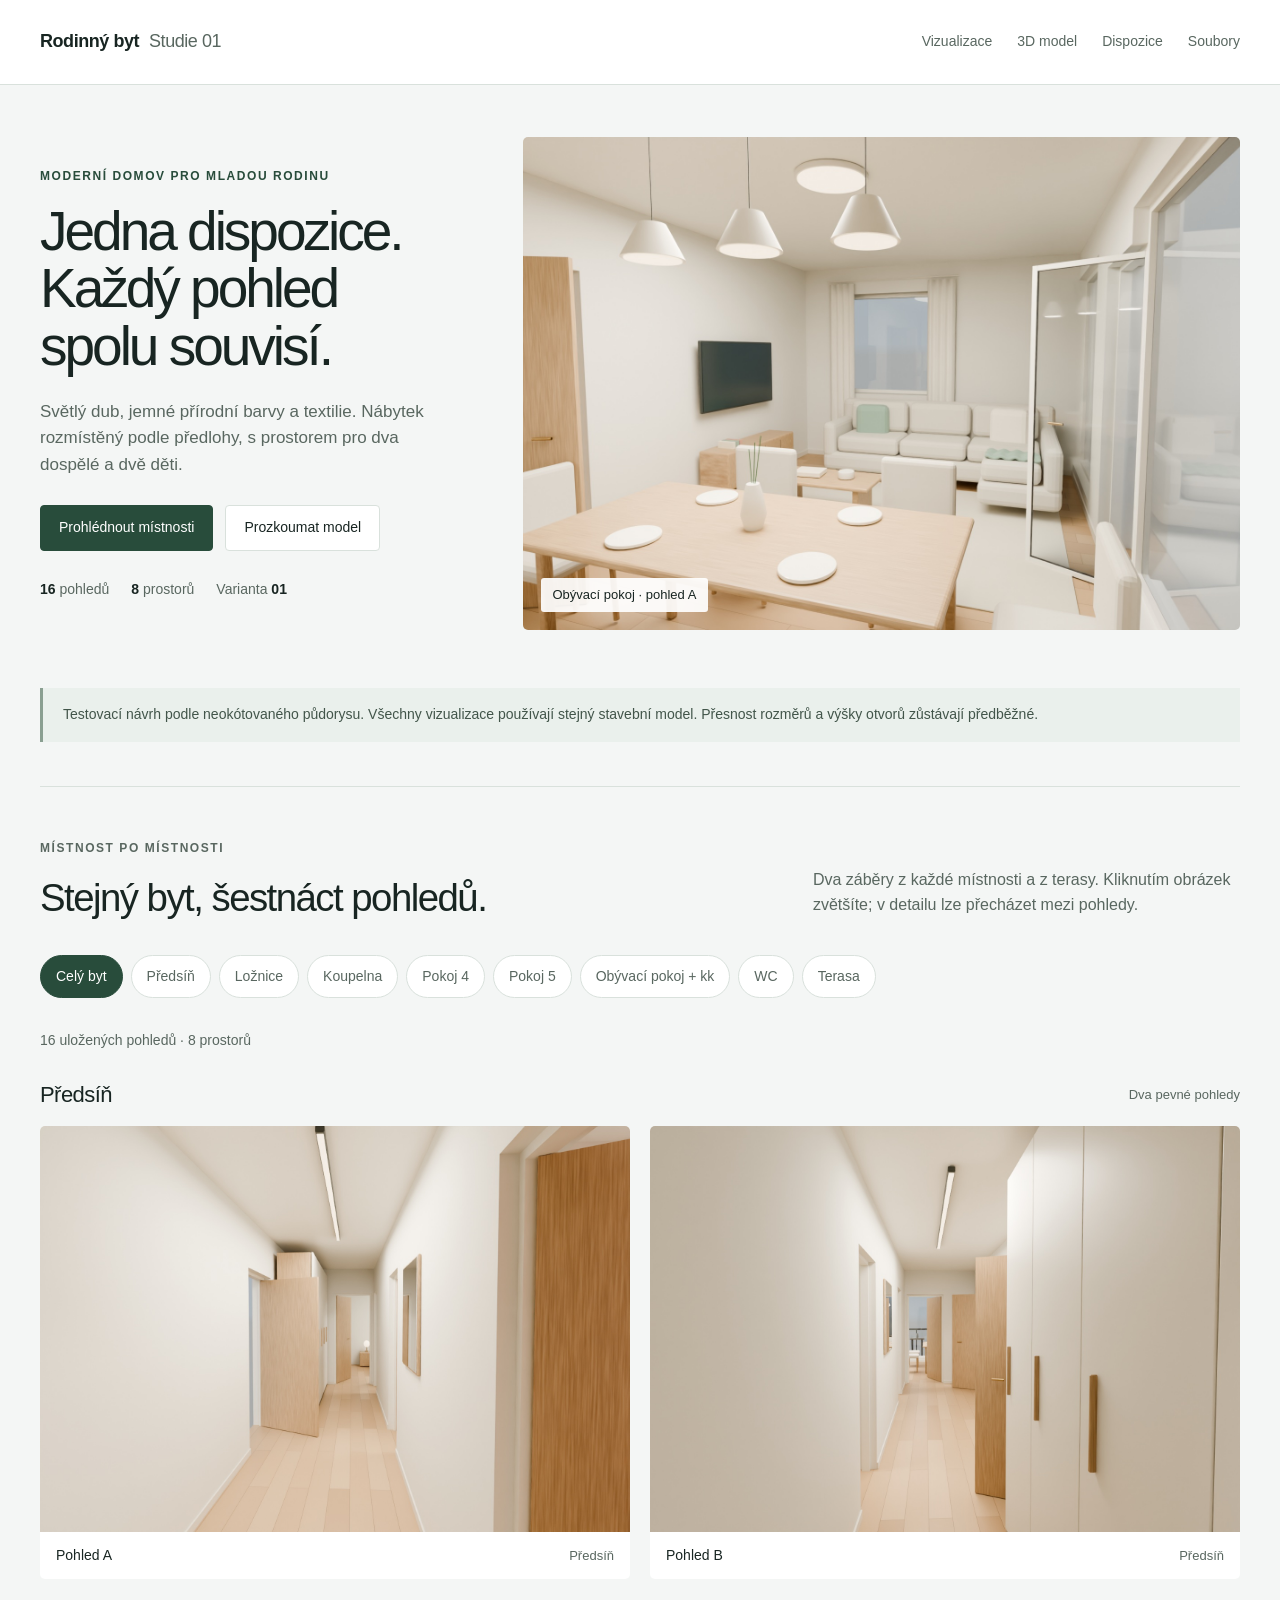
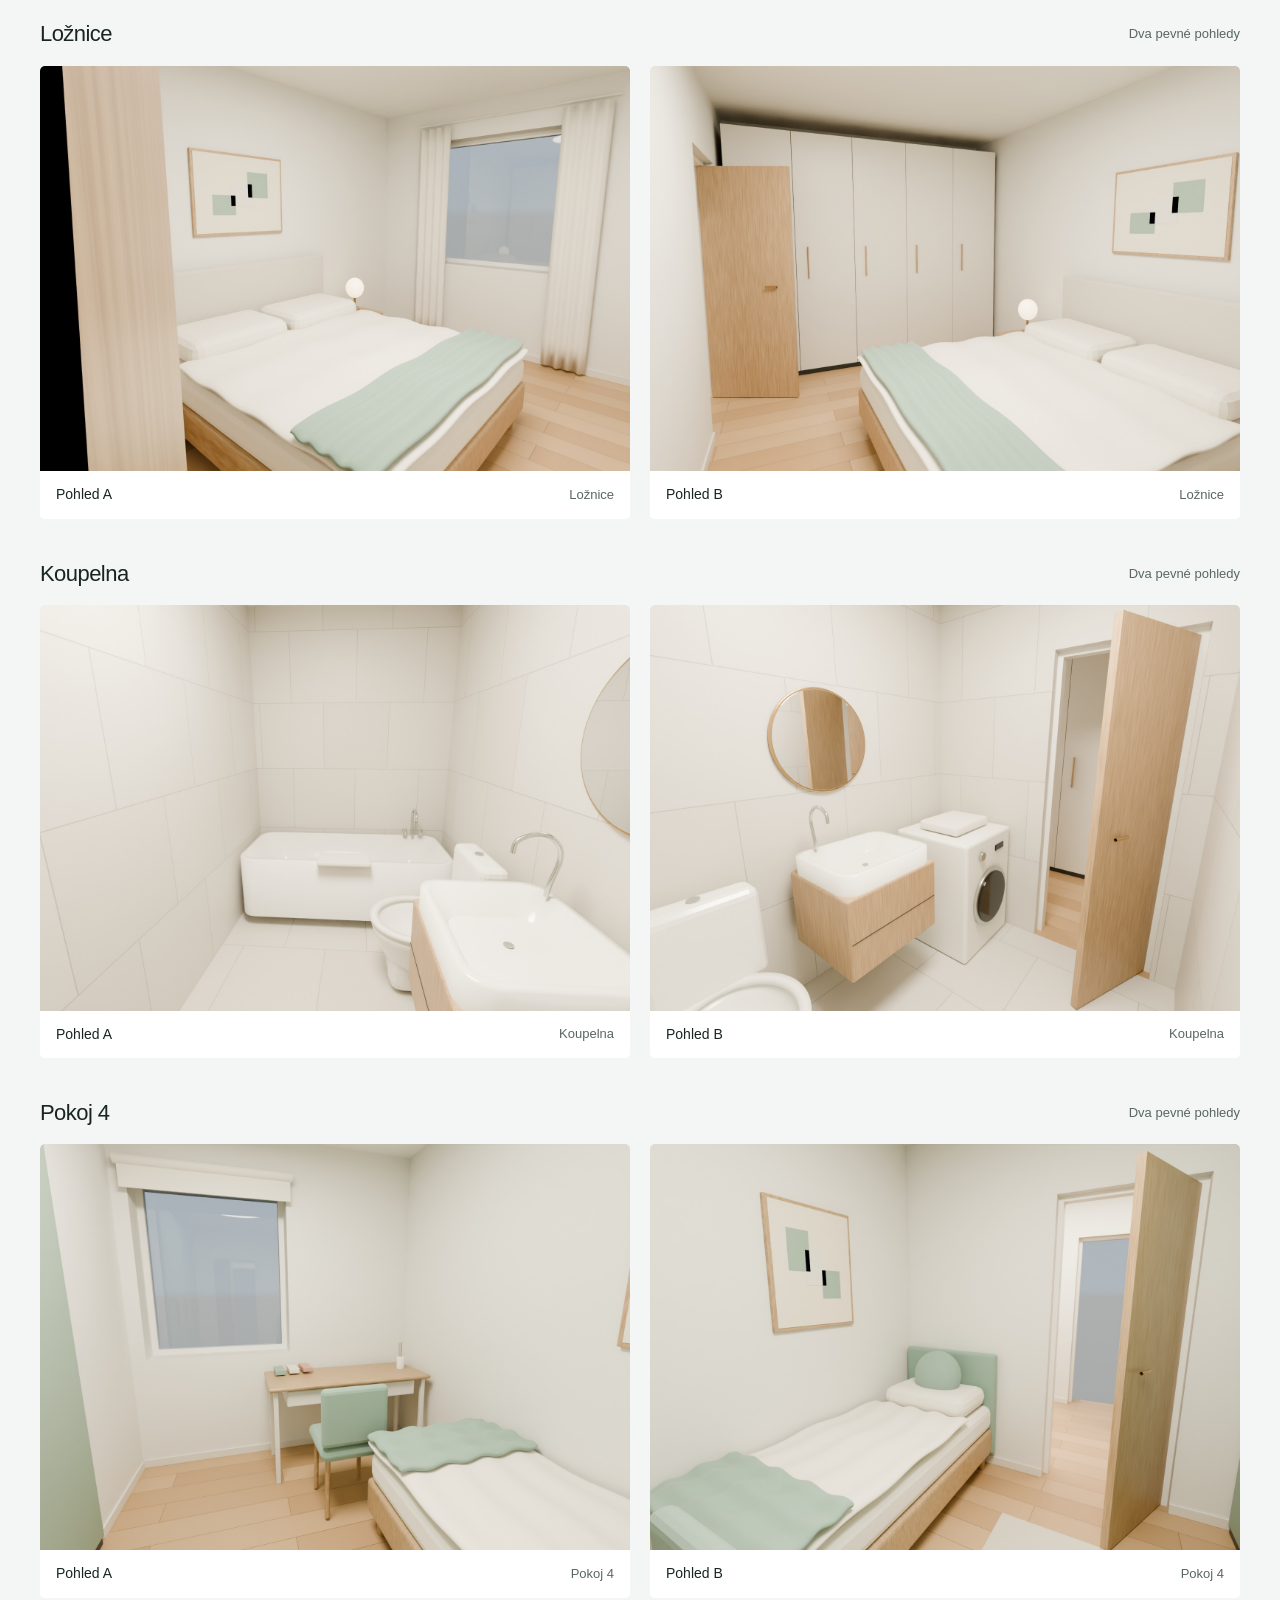
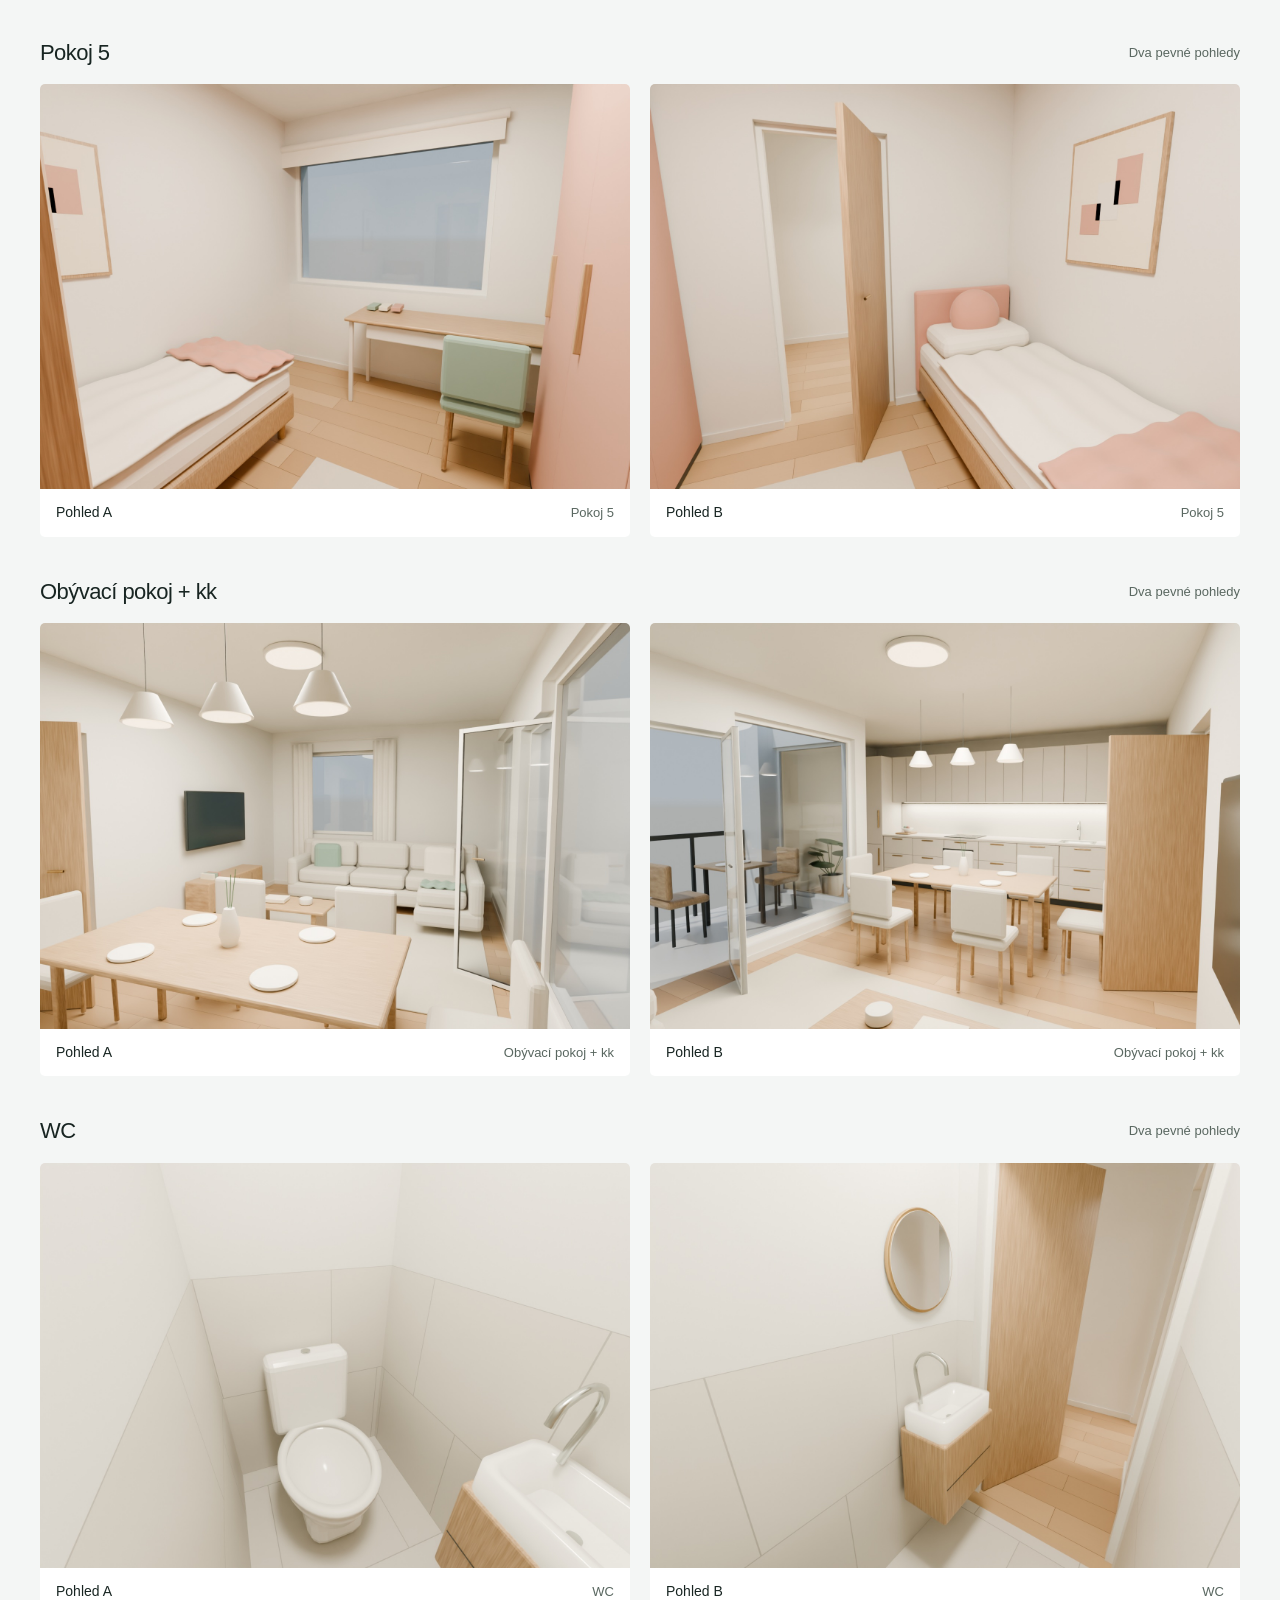
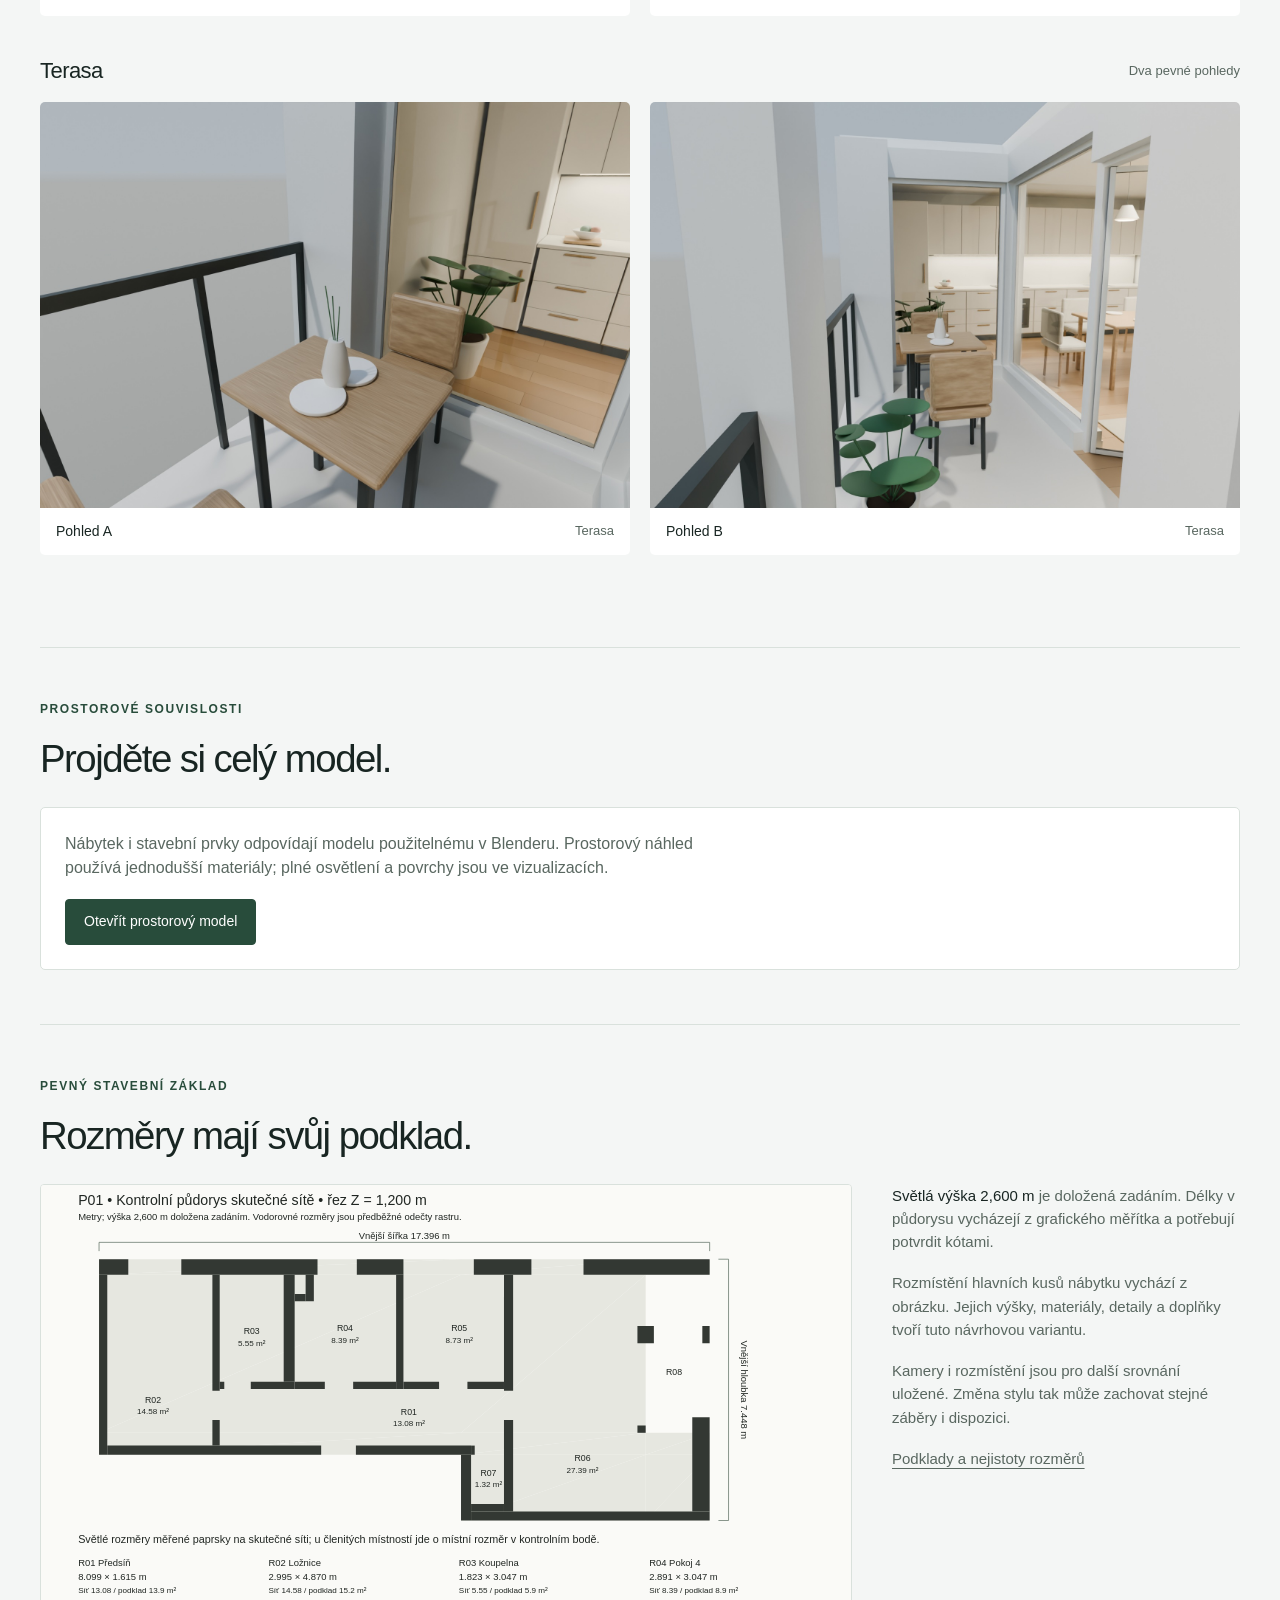
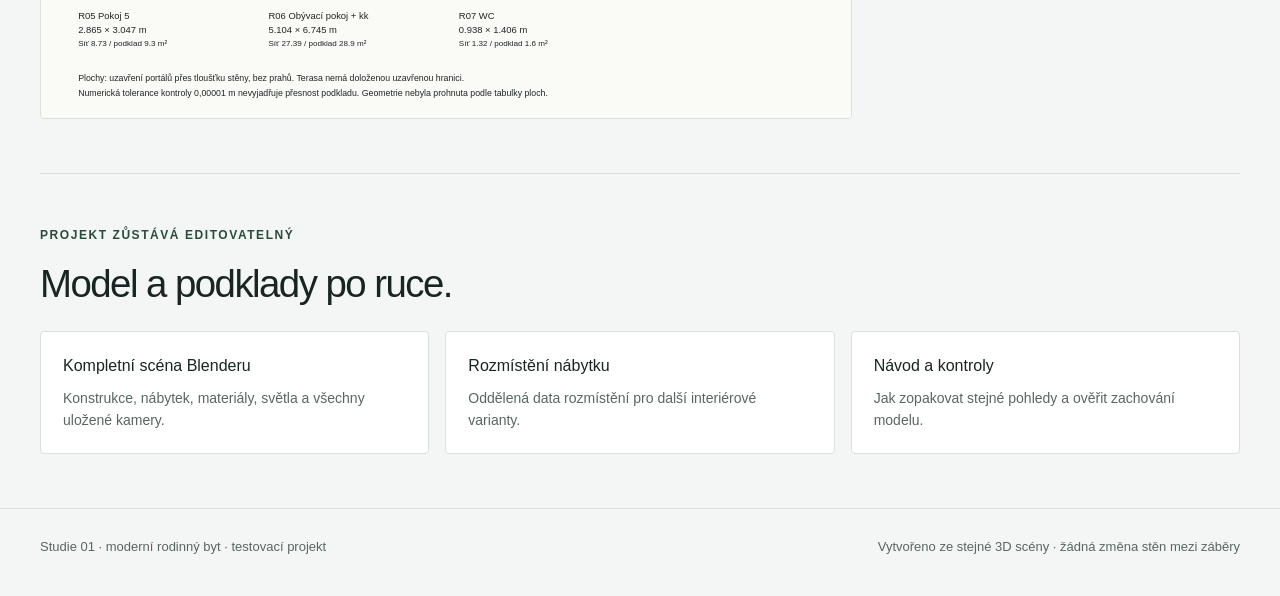
==== commit ef000269: "Version stylesheet to refresh cached previews" ====
--- a/index.html
+++ b/index.html
@@ -1,5 +1,5 @@
 <!doctype html>
-<html lang="cs"><head><meta charset="utf-8"><meta name="viewport" content="width=device-width,initial-scale=1"><title>Rodinný byt · varianta 01</title><meta name="description" content="Moderní rodinný byt: 16 vizualizací ze stejného rozměrového modelu, dva pohledy z každé místnosti a terasy."><link rel="stylesheet" href="site.css"><script defer src="site.js"></script></head>
+<html lang="cs"><head><meta charset="utf-8"><meta name="viewport" content="width=device-width,initial-scale=1"><title>Rodinný byt · varianta 01</title><meta name="description" content="Moderní rodinný byt: 16 vizualizací ze stejného rozměrového modelu, dva pohledy z každé místnosti a terasy."><link rel="stylesheet" href="site.css?v=1ad226054eb0"><script defer src="site.js"></script></head>
 <body><header><div class="wrap topbar"><a class="brand" href="#top">Rodinný byt<span>Studie 01</span></a><nav aria-label="Hlavní navigace"><a href="#vizualizace">Vizualizace</a><a href="#model">3D model</a><a href="#dispozice">Dispozice</a><a href="#soubory">Soubory</a></nav></div></header>
 <main id="top"><div class="wrap"><section class="hero"><div><p class="eyebrow">Moderní domov pro mladou rodinu</p><h1>Jedna dispozice.<br>Každý pohled spolu souvisí.</h1><p class="intro">Světlý dub, jemné přírodní barvy a textilie. Nábytek rozmístěný podle předlohy, s prostorem pro dva dospělé a dvě děti.</p><div class="actions"><a href="#vizualizace" class="button primary">Prohlédnout místnosti</a><a href="#model" class="button">Prozkoumat model</a></div><div class="facts"><span><strong>16</strong> pohledů</span><span><strong>8</strong> prostorů</span><span>Varianta <strong>01</strong></span></div></div><figure class="hero-photo"><img src="renders_family/CAM_R06_A.jpg" width="1600" height="1100" alt="Obývací pokoj s jídelnou, dubovým nábytkem a světlou pohovkou"><figcaption class="photo-badge">Obývací pokoj · pohled A</figcaption></figure></section>
 <p class="notice">Testovací návrh podle neokótovaného půdorysu. Všechny vizualizace používají stejný stavební model. Přesnost rozměrů a výšky otvorů zůstávají předběžné.</p>
--- a/site.css
+++ b/site.css
@@ -1,5 +1,5 @@
 :root{color-scheme:light;--ink:#182522;--muted:#596760;--paper:#fff;--back:#f4f6f5;--line:#d9e1dc;--green:#284c3b;--soft:#e8eee9;font-family:Inter,-apple-system,BlinkMacSystemFont,"Segoe UI",sans-serif;font-size:16px}
-*{box-sizing:border-box}html{scroll-behavior:smooth;scroll-padding-top:5rem}body{margin:0;background:var(--back);color:var(--ink);line-height:1.55}button,a{-webkit-tap-highlight-color:transparent}a{color:inherit;text-underline-offset:4px}button{font:inherit;cursor:pointer}button:focus-visible,a:focus-visible{outline:3px solid #6a9b83;outline-offset:4px}header{background:var(--paper);border-bottom:1px solid var(--line)}.wrap{max-width:1440px;padding:0 40px;margin:auto}.topbar{min-height:84px;display:flex;align-items:center;justify-content:space-between;gap:24px}.brand{text-decoration:none;font-size:18px;font-weight:650;letter-spacing:-.025em}.brand span{font-weight:400;color:var(--muted);margin-left:10px}nav{display:flex;gap:25px;flex-wrap:wrap}nav a{font-size:14px;text-decoration:none;color:var(--muted)}nav a:hover{color:var(--green)}.hero{display:grid;grid-template-columns:.75fr 1.25fr;gap:52px;align-items:center;padding-top:52px;padding-bottom:58px}.eyebrow{text-transform:uppercase;letter-spacing:.13em;font-size:12px;font-weight:650;color:var(--green);margin:0 0 18px}h1{font-size:clamp(38px,4.3vw,68px);line-height:1.04;letter-spacing:-.055em;font-weight:500;margin:0 0 24px;max-width:12ch}h2{font-size:clamp(26px,3vw,40px);letter-spacing:-.04em;line-height:1.14;font-weight:500;margin:0 0 16px}h3{font-size:22px;letter-spacing:-.025em;font-weight:500;margin:0}p{margin:0 0 18px}.intro{font-size:17px;color:var(--muted);max-width:42ch}.hero-photo{margin:0;position:relative;overflow:hidden;border-radius:5px;background:var(--soft)}.hero-photo img{display:block;width:100%;aspect-ratio:16/11;object-fit:cover}.photo-badge{position:absolute;bottom:18px;left:18px;background:rgba(255,255,255,.92);padding:7px 12px;font-size:13px;border-radius:3px}.actions{display:flex;gap:12px;flex-wrap:wrap;margin-top:27px}.button{display:inline-flex;align-items:center;justify-content:center;min-height:46px;padding:11px 18px;border-radius:4px;border:1px solid var(--line);background:var(--paper);color:var(--ink);text-decoration:none;font-size:14px}.button.primary{background:var(--green);border-color:var(--green);color:#fff}.facts{display:flex;gap:22px;flex-wrap:wrap;font-size:14px;color:var(--muted);margin-top:28px}.facts strong{font-weight:600;color:var(--ink)}.notice{padding:16px 20px;border-left:3px solid #8a9f91;background:#eaf0ec;color:#42554a;font-size:14px;margin:0 0 44px}.section{padding-top:52px;padding-bottom:54px;border-top:1px solid var(--line)}.section-top{display:flex;justify-content:space-between;align-items:end;gap:30px}.section-top p{max-width:48ch;color:var(--muted)}.filters{display:flex;gap:8px;flex-wrap:wrap;margin:20px 0 32px}.filter{border:1px solid var(--line);border-radius:30px;background:var(--paper);color:var(--muted);padding:9px 15px;min-height:43px;font-size:14px}.filter[aria-pressed=true]{background:var(--green);border-color:var(--green);color:white}.count{color:var(--muted);font-size:14px;min-height:1.5em;margin-bottom:26px}.room{margin:0 0 38px}.room[hidden]{display:none}.room-title{display:flex;align-items:center;justify-content:space-between;margin:0 0 14px;gap:15px}.room-title span{color:var(--muted);font-size:13px}.shots{display:grid;grid-template-columns:1fr 1fr;gap:20px}.shot{margin:0;background:var(--paper);border-radius:5px;overflow:hidden}.shot button{display:block;border:0;padding:0;width:100%;background:#e7ece8}.shot img{display:block;width:100%;aspect-ratio:16/11;object-fit:cover;transition:transform .35s}.shot button:hover img{transform:scale(1.018)}.shot figcaption{display:flex;justify-content:space-between;align-items:center;gap:12px;padding:13px 16px;font-size:14px}.shot figcaption span{font-size:13px;color:var(--muted)}.model-shell{margin-top:26px;background:white;border:1px solid var(--line);border-radius:5px;padding:24px}.model-shell p{color:var(--muted);max-width:72ch}.model-frame{width:100%;height:900px;max-height:88vh;border:0;margin-top:18px;background:#f4f5f0}.plan-layout{display:grid;grid-template-columns:1.4fr .6fr;gap:40px;align-items:start;margin-top:26px}.plan-image{width:100%;display:block;background:#fafaf7;border:1px solid var(--line);border-radius:4px}.plan-note{font-size:15px;color:var(--muted)}.plan-note strong{color:var(--ink);font-weight:500}.downloads{display:grid;grid-template-columns:repeat(3,1fr);gap:16px;margin-top:25px}.download{padding:22px;background:var(--paper);border:1px solid var(--line);border-radius:4px;text-decoration:none;display:flex;flex-direction:column;gap:9px}.download strong{font-size:16px;font-weight:500}.download span{font-size:14px;color:var(--muted)}footer{padding:28px 0 38px;color:var(--muted);font-size:13px;border-top:1px solid var(--line)}footer .wrap{display:flex;justify-content:space-between;gap:24px;flex-wrap:wrap}dialog{border:0;padding:0;border-radius:6px;background:#17211c;color:#fff;max-width:calc(100vw - 40px);max-height:calc(100vh - 32px);width:1240px;box-shadow:0 20px 100px #0008}dialog::backdrop{background:#0b140edb}.modal-top{display:flex;align-items:center;justify-content:space-between;gap:20px;padding:13px 18px;font-size:15px}.modal-top button,.modal-bottom button{border:1px solid #526458;border-radius:4px;background:#253b2e;color:white;padding:8px 14px;min-height:42px}.modal-image{display:block;max-width:100%;max-height:calc(100vh - 170px);width:auto;height:auto;margin:auto}.modal-bottom{display:flex;justify-content:space-between;align-items:center;padding:13px 18px;gap:12px}.modal-bottom a{font-size:13px;color:#d8e5dd}[hidden]{display:none!important}
+*{box-sizing:border-box}html{scroll-behavior:smooth;scroll-padding-top:5rem}body{margin:0;background:var(--back);color:var(--ink);line-height:1.55}button,a{-webkit-tap-highlight-color:transparent}a{color:inherit;text-underline-offset:4px}button{font:inherit;cursor:pointer}button:focus-visible,a:focus-visible{outline:3px solid #6a9b83;outline-offset:4px}header{background:var(--paper);border-bottom:1px solid var(--line)}.wrap{max-width:1440px;padding:0 40px;margin:auto}.topbar{min-height:84px;display:flex;align-items:center;justify-content:space-between;gap:24px}.brand{text-decoration:none;font-size:18px;font-weight:650;letter-spacing:-.025em}.brand span{font-weight:400;color:var(--muted);margin-left:10px}nav{display:flex;gap:25px;flex-wrap:wrap}nav a{font-size:14px;text-decoration:none;color:var(--muted)}nav a:hover{color:var(--green)}.hero{display:grid;grid-template-columns:.75fr 1.25fr;gap:52px;align-items:center;padding-top:52px;padding-bottom:58px}.eyebrow{text-transform:uppercase;letter-spacing:.13em;font-size:12px;font-weight:650;color:var(--green);margin:0 0 18px}h1{font-size:clamp(38px,4.3vw,68px);line-height:1.04;letter-spacing:-.055em;font-weight:500;margin:0 0 24px;max-width:12ch}h2{font-size:clamp(26px,3vw,40px);letter-spacing:-.04em;line-height:1.14;font-weight:500;margin:0 0 16px}h3{font-size:22px;letter-spacing:-.025em;font-weight:500;margin:0}p{margin:0 0 18px}.intro{font-size:17px;color:var(--muted);max-width:42ch}.hero-photo{margin:0;position:relative;overflow:hidden;border-radius:5px;background:var(--soft)}.hero-photo img{display:block;width:100%;height:auto;aspect-ratio:16/11;object-fit:cover}.photo-badge{position:absolute;bottom:18px;left:18px;background:rgba(255,255,255,.92);padding:7px 12px;font-size:13px;border-radius:3px}.actions{display:flex;gap:12px;flex-wrap:wrap;margin-top:27px}.button{display:inline-flex;align-items:center;justify-content:center;min-height:46px;padding:11px 18px;border-radius:4px;border:1px solid var(--line);background:var(--paper);color:var(--ink);text-decoration:none;font-size:14px}.button.primary{background:var(--green);border-color:var(--green);color:#fff}.facts{display:flex;gap:22px;flex-wrap:wrap;font-size:14px;color:var(--muted);margin-top:28px}.facts strong{font-weight:600;color:var(--ink)}.notice{padding:16px 20px;border-left:3px solid #8a9f91;background:#eaf0ec;color:#42554a;font-size:14px;margin:0 0 44px}.section{padding-top:52px;padding-bottom:54px;border-top:1px solid var(--line)}.section-top{display:flex;justify-content:space-between;align-items:end;gap:30px}.section-top p{max-width:48ch;color:var(--muted)}.filters{display:flex;gap:8px;flex-wrap:wrap;margin:20px 0 32px}.filter{border:1px solid var(--line);border-radius:30px;background:var(--paper);color:var(--muted);padding:9px 15px;min-height:43px;font-size:14px}.filter[aria-pressed=true]{background:var(--green);border-color:var(--green);color:white}.count{color:var(--muted);font-size:14px;min-height:1.5em;margin-bottom:26px}.room{margin:0 0 38px}.room[hidden]{display:none}.room-title{display:flex;align-items:center;justify-content:space-between;margin:0 0 14px;gap:15px}.room-title span{color:var(--muted);font-size:13px}.shots{display:grid;grid-template-columns:1fr 1fr;gap:20px}.shot{margin:0;background:var(--paper);border-radius:5px;overflow:hidden}.shot button{display:block;border:0;padding:0;width:100%;background:#e7ece8}.shot img{display:block;width:100%;height:auto;aspect-ratio:16/11;object-fit:cover;transition:transform .35s}.shot button:hover img{transform:scale(1.018)}.shot figcaption{display:flex;justify-content:space-between;align-items:center;gap:12px;padding:13px 16px;font-size:14px}.shot figcaption span{font-size:13px;color:var(--muted)}.model-shell{margin-top:26px;background:white;border:1px solid var(--line);border-radius:5px;padding:24px}.model-shell p{color:var(--muted);max-width:72ch}.model-frame{width:100%;height:900px;max-height:88vh;border:0;margin-top:18px;background:#f4f5f0}.plan-layout{display:grid;grid-template-columns:1.4fr .6fr;gap:40px;align-items:start;margin-top:26px}.plan-image{width:100%;display:block;background:#fafaf7;border:1px solid var(--line);border-radius:4px}.plan-note{font-size:15px;color:var(--muted)}.plan-note strong{color:var(--ink);font-weight:500}.downloads{display:grid;grid-template-columns:repeat(3,1fr);gap:16px;margin-top:25px}.download{padding:22px;background:var(--paper);border:1px solid var(--line);border-radius:4px;text-decoration:none;display:flex;flex-direction:column;gap:9px}.download strong{font-size:16px;font-weight:500}.download span{font-size:14px;color:var(--muted)}footer{padding:28px 0 38px;color:var(--muted);font-size:13px;border-top:1px solid var(--line)}footer .wrap{display:flex;justify-content:space-between;gap:24px;flex-wrap:wrap}dialog{border:0;padding:0;border-radius:6px;background:#17211c;color:#fff;max-width:calc(100vw - 40px);max-height:calc(100vh - 32px);width:1240px;box-shadow:0 20px 100px #0008}dialog::backdrop{background:#0b140edb}.modal-top{display:flex;align-items:center;justify-content:space-between;gap:20px;padding:13px 18px;font-size:15px}.modal-top button,.modal-bottom button{border:1px solid #526458;border-radius:4px;background:#253b2e;color:white;padding:8px 14px;min-height:42px}.modal-image{display:block;max-width:100%;max-height:calc(100vh - 170px);width:auto;height:auto;margin:auto}.modal-bottom{display:flex;justify-content:space-between;align-items:center;padding:13px 18px;gap:12px}.modal-bottom a{font-size:13px;color:#d8e5dd}[hidden]{display:none!important}
 @media(max-width:1000px){.hero{gap:30px;grid-template-columns:.8fr 1.2fr}.wrap{padding:0 25px}.plan-layout{grid-template-columns:1fr}.downloads{grid-template-columns:1fr 1fr}.hero-photo img{aspect-ratio:1/1.05}.section-top{align-items:start}}
 @media(max-width:700px){.wrap{padding:0 18px}.topbar{align-items:start;flex-direction:column;gap:12px;padding-top:18px;padding-bottom:18px;min-height:0}nav{gap:20px}.brand span{font-size:15px}.hero{grid-template-columns:1fr;padding-top:32px;padding-bottom:32px;gap:26px}h1{max-width:16ch;font-size:45px;margin-bottom:18px}.hero-photo img{aspect-ratio:16/11}.intro{font-size:16px;max-width:none}.facts{margin-top:22px;gap:16px}.section{padding-top:34px;padding-bottom:34px}.section-top{display:block}.section-top p{max-width:60ch}.shots{grid-template-columns:1fr;gap:14px}.filters{gap:7px}.filter{padding:9px 13px;min-height:44px}.room{margin-bottom:30px}.downloads{grid-template-columns:1fr}.model-shell{padding:16px}.model-frame{height:720px}.notice{margin-bottom:30px}.room-title span{font-size:12px}dialog{max-width:calc(100vw - 16px)}.modal-bottom{flex-wrap:wrap}.modal-top{font-size:14px}}
 @media(prefers-reduced-motion:reduce){html{scroll-behavior:auto}.shot img{transition:none}}
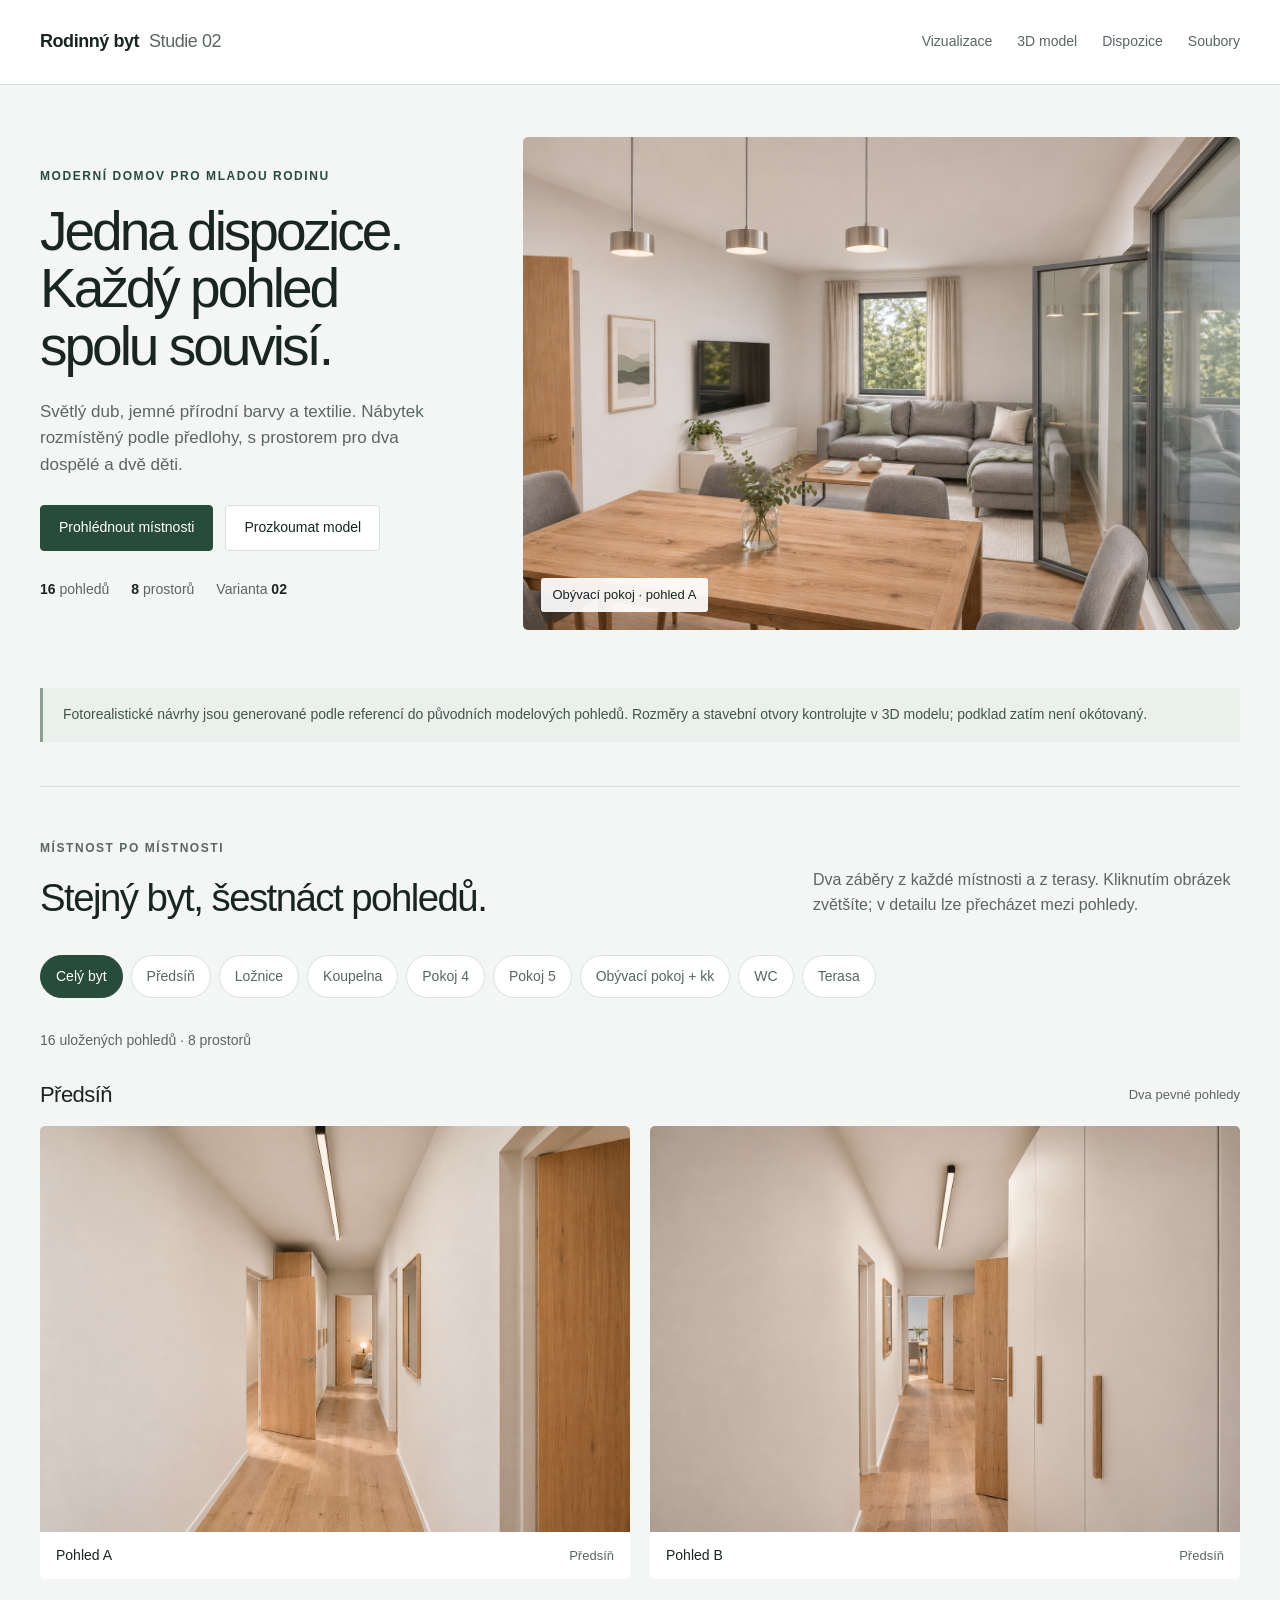
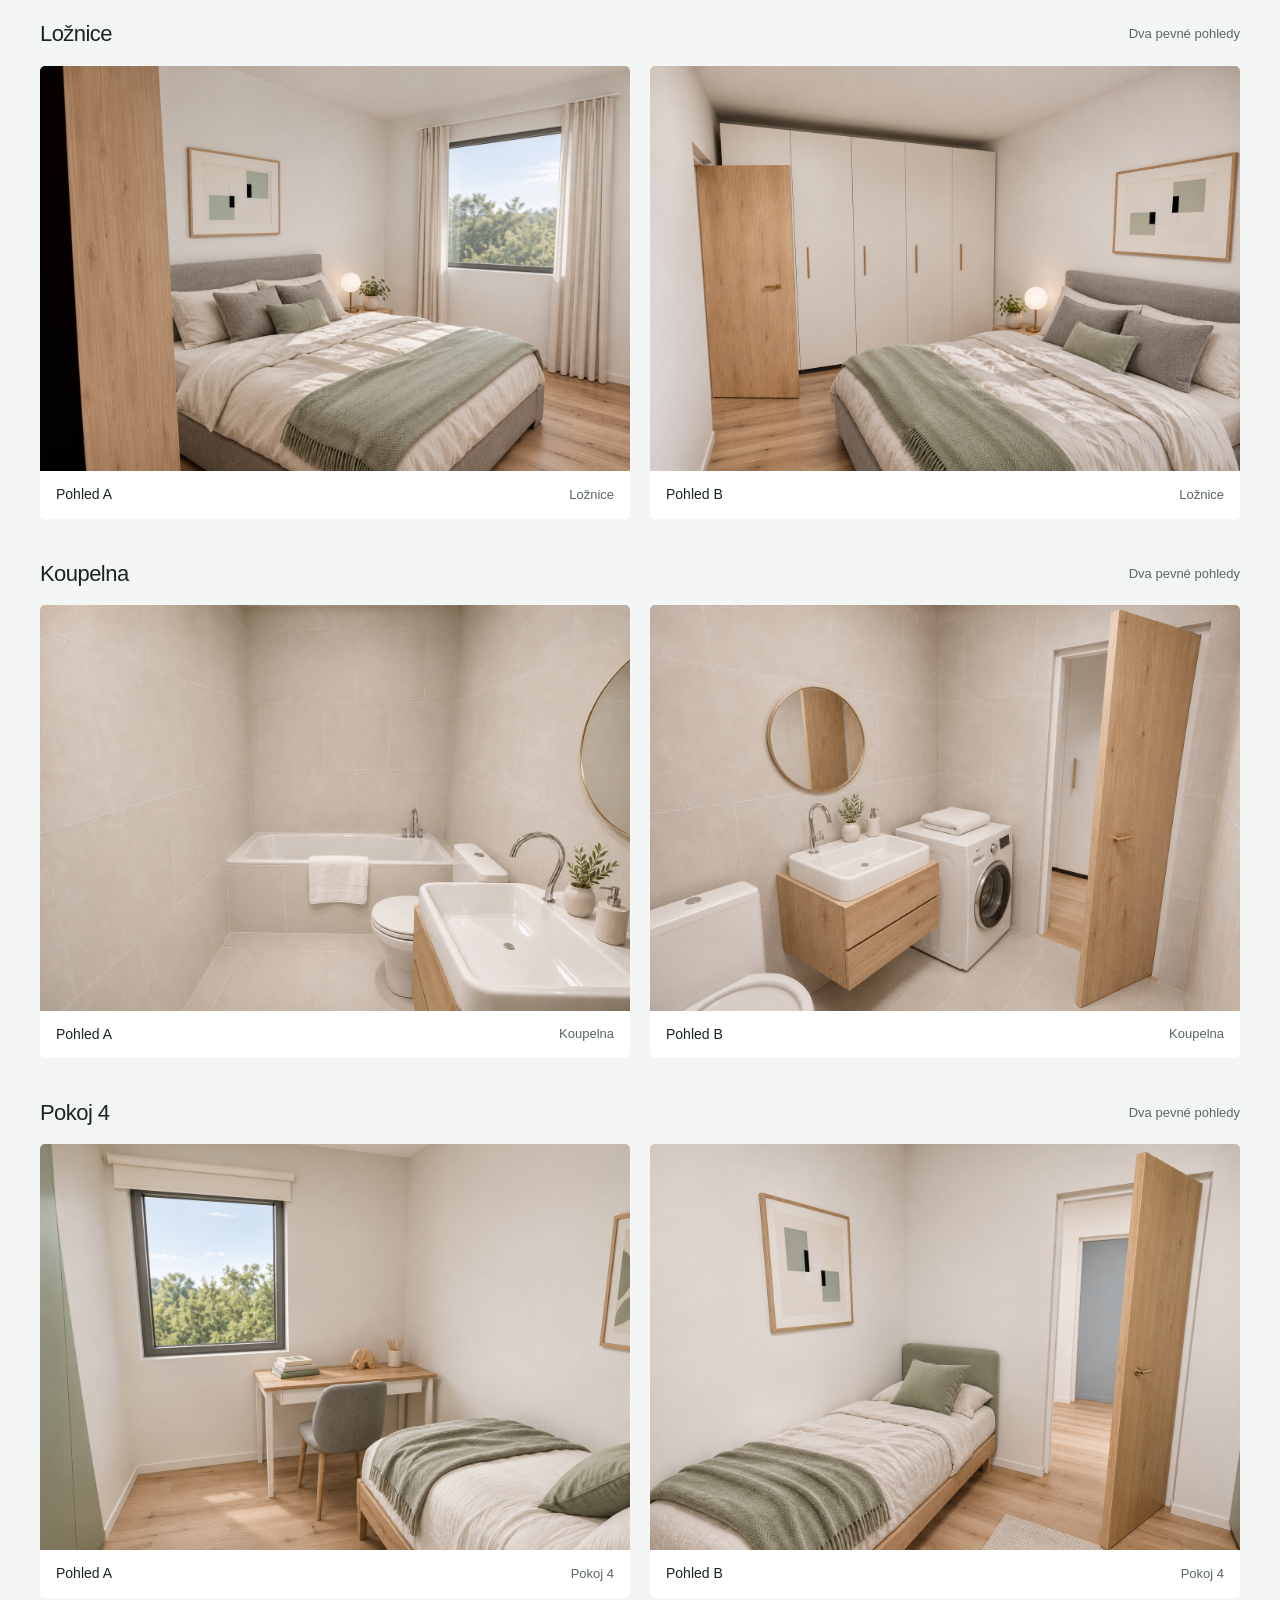
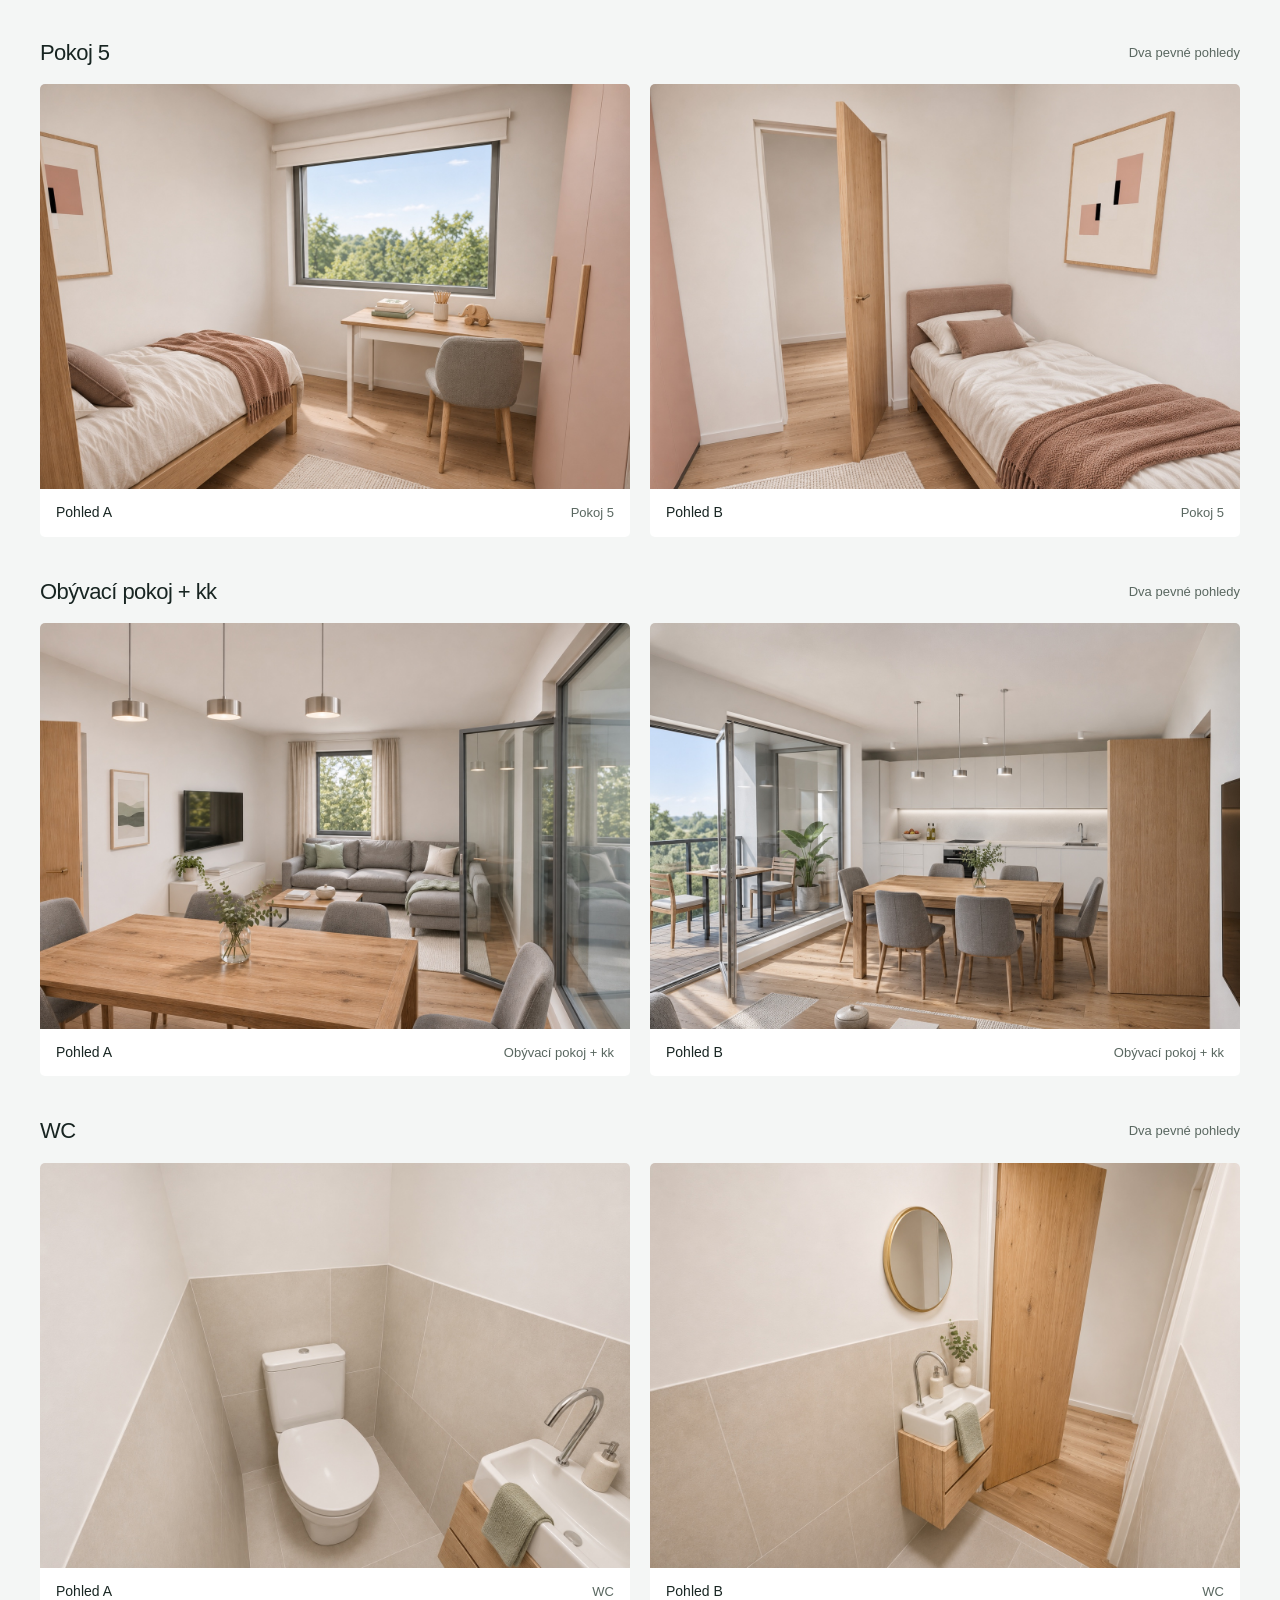
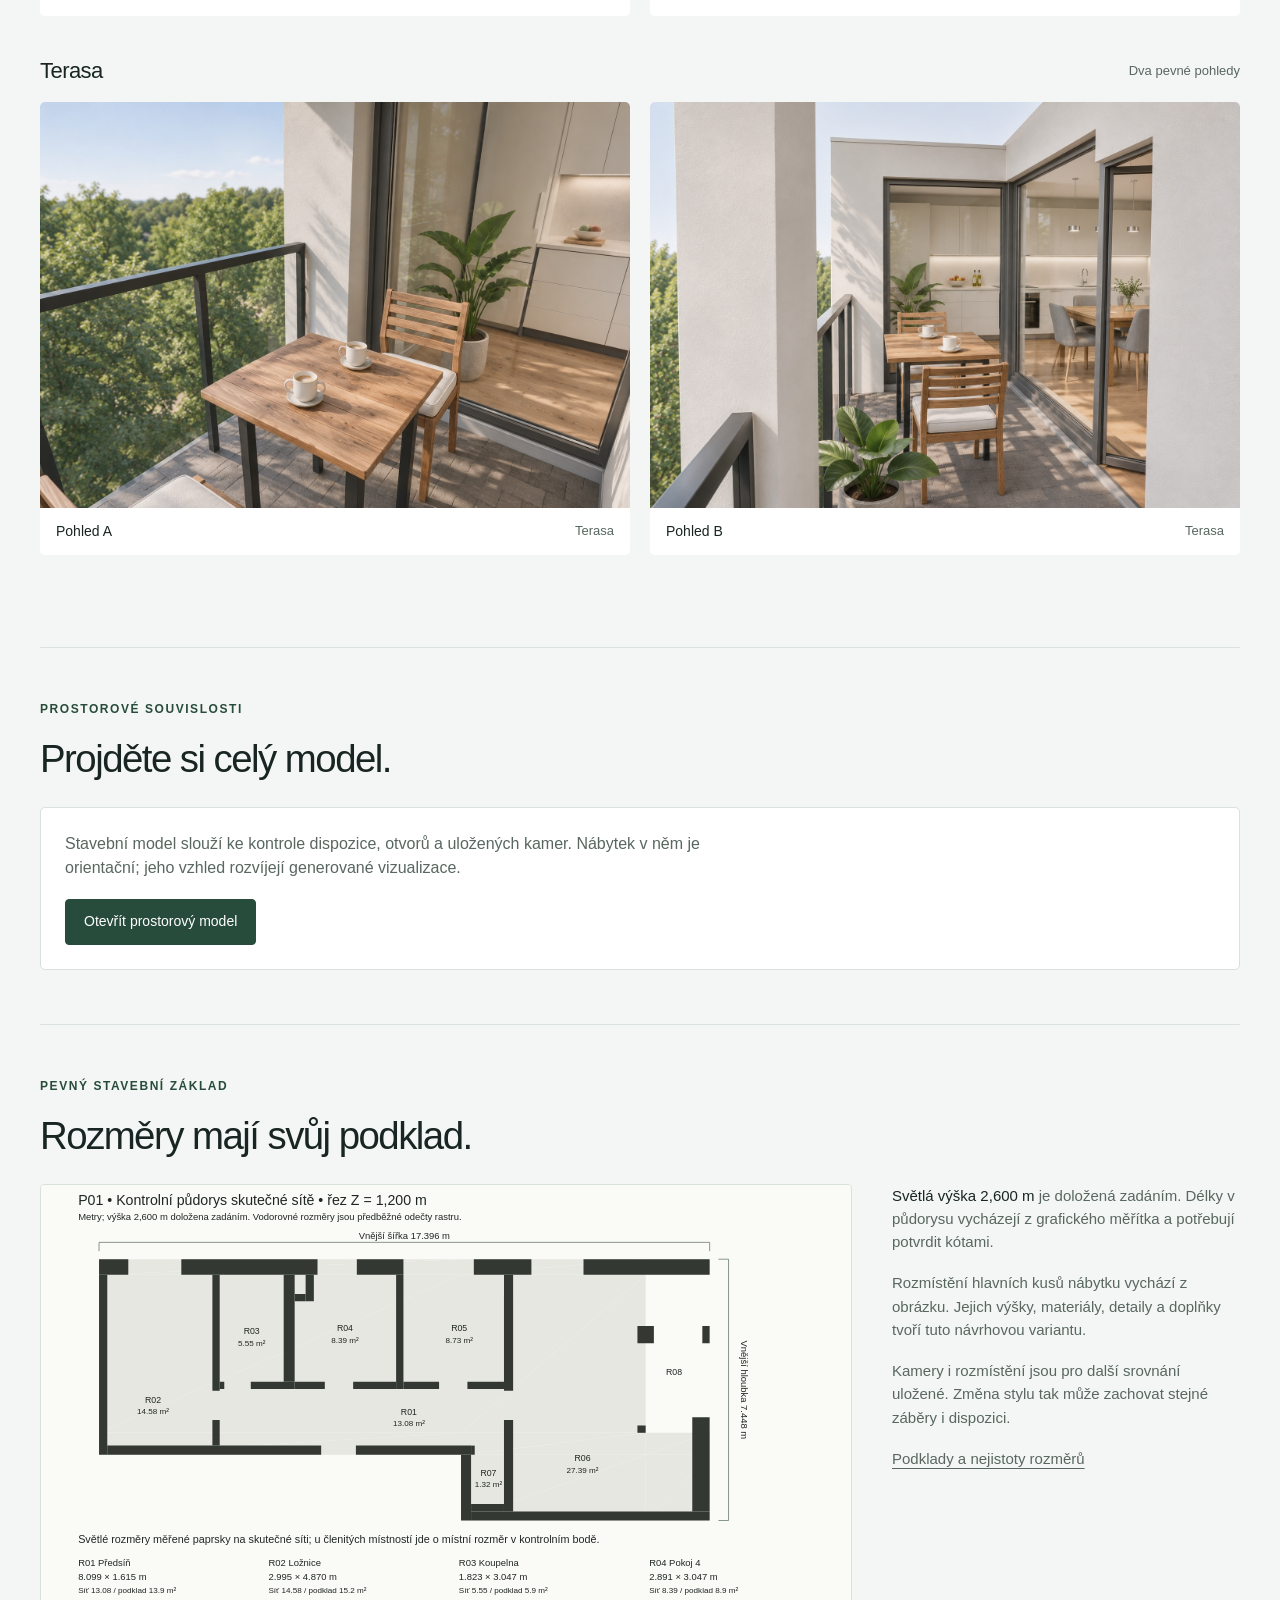
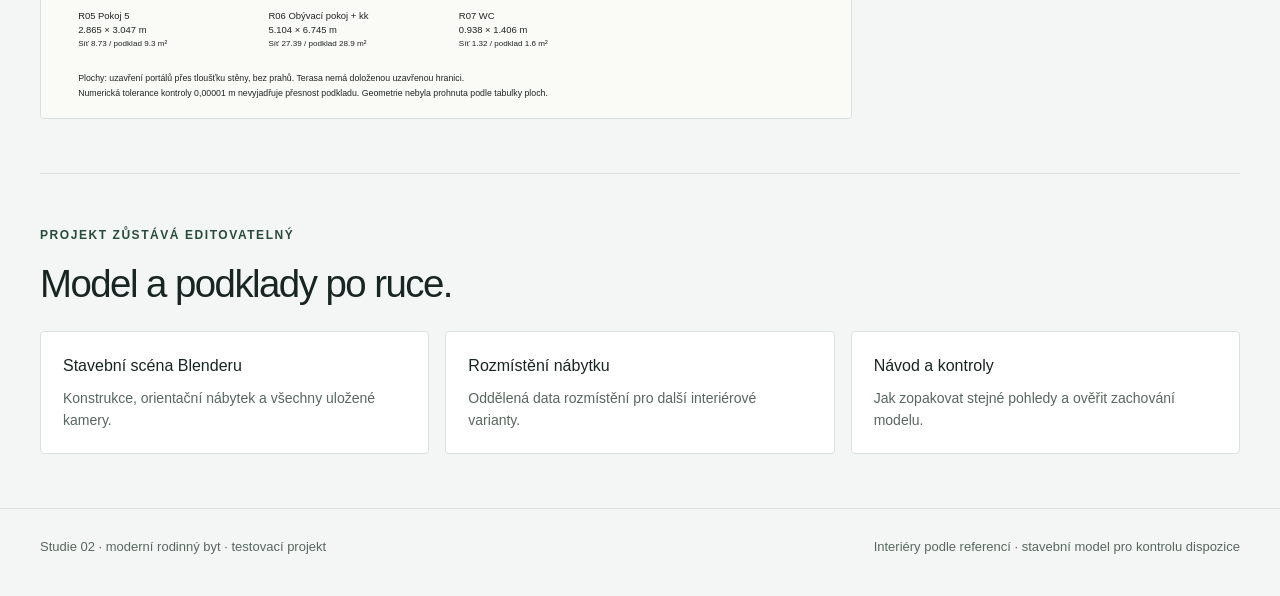
==== commit b4d6c7bb: "Publish reference-based interior gallery V3" ====
--- a/index.html
+++ b/index.html
@@ -1,12 +1,12 @@
 <!doctype html>
-<html lang="cs"><head><meta charset="utf-8"><meta name="viewport" content="width=device-width,initial-scale=1"><title>Rodinný byt · varianta 01</title><meta name="description" content="Moderní rodinný byt: 16 vizualizací ze stejného rozměrového modelu, dva pohledy z každé místnosti a terasy."><link rel="stylesheet" href="site.css?v=1ad226054eb0"><script defer src="site.js"></script></head>
-<body><header><div class="wrap topbar"><a class="brand" href="#top">Rodinný byt<span>Studie 01</span></a><nav aria-label="Hlavní navigace"><a href="#vizualizace">Vizualizace</a><a href="#model">3D model</a><a href="#dispozice">Dispozice</a><a href="#soubory">Soubory</a></nav></div></header>
-<main id="top"><div class="wrap"><section class="hero"><div><p class="eyebrow">Moderní domov pro mladou rodinu</p><h1>Jedna dispozice.<br>Každý pohled spolu souvisí.</h1><p class="intro">Světlý dub, jemné přírodní barvy a textilie. Nábytek rozmístěný podle předlohy, s prostorem pro dva dospělé a dvě děti.</p><div class="actions"><a href="#vizualizace" class="button primary">Prohlédnout místnosti</a><a href="#model" class="button">Prozkoumat model</a></div><div class="facts"><span><strong>16</strong> pohledů</span><span><strong>8</strong> prostorů</span><span>Varianta <strong>01</strong></span></div></div><figure class="hero-photo"><img src="renders_family/CAM_R06_A.jpg" width="1600" height="1100" alt="Obývací pokoj s jídelnou, dubovým nábytkem a světlou pohovkou"><figcaption class="photo-badge">Obývací pokoj · pohled A</figcaption></figure></section>
-<p class="notice">Testovací návrh podle neokótovaného půdorysu. Všechny vizualizace používají stejný stavební model. Přesnost rozměrů a výšky otvorů zůstávají předběžné.</p>
-<section class="section" id="vizualizace"><div class="section-top"><div><p class="eyebrow">Místnost po místnosti</p><h2>Stejný byt, šestnáct pohledů.</h2></div><p>Dva záběry z každé místnosti a z terasy. Kliknutím obrázek zvětšíte; v detailu lze přecházet mezi pohledy.</p></div><div class="filters" aria-label="Výběr místnosti"><button class="filter" type="button" data-room="all" aria-pressed="true">Celý byt</button><button class="filter" type="button" data-room="R01" aria-pressed="false">Předsíň</button><button class="filter" type="button" data-room="R02" aria-pressed="false">Ložnice</button><button class="filter" type="button" data-room="R03" aria-pressed="false">Koupelna</button><button class="filter" type="button" data-room="R04" aria-pressed="false">Pokoj 4</button><button class="filter" type="button" data-room="R05" aria-pressed="false">Pokoj 5</button><button class="filter" type="button" data-room="R06" aria-pressed="false">Obývací pokoj + kk</button><button class="filter" type="button" data-room="R07" aria-pressed="false">WC</button><button class="filter" type="button" data-room="R08" aria-pressed="false">Terasa</button></div><p class="count" id="view-count" aria-live="polite">16 uložených pohledů · 8 prostorů</p><section class="room" data-room="R01" aria-label="Předsíň"><div class="room-title"><h3>Předsíň</h3><span>Dva pevné pohledy</span></div><div class="shots"><figure class="shot"><button type="button" data-photo="CAM_R01_A" aria-label="Zvětšit: Předsíň · pohled A"><img src="renders_family/CAM_R01_A.jpg" alt="Předsíň · pohled A – moderní rodinný interiér podle modelu" loading="lazy" width="1600" height="1100"></button><figcaption>Pohled A<span>Předsíň</span></figcaption></figure><figure class="shot"><button type="button" data-photo="CAM_R01_B" aria-label="Zvětšit: Předsíň · pohled B"><img src="renders_family/CAM_R01_B.jpg" alt="Předsíň · pohled B – moderní rodinný interiér podle modelu" loading="lazy" width="1600" height="1100"></button><figcaption>Pohled B<span>Předsíň</span></figcaption></figure></div></section><section class="room" data-room="R02" aria-label="Ložnice"><div class="room-title"><h3>Ložnice</h3><span>Dva pevné pohledy</span></div><div class="shots"><figure class="shot"><button type="button" data-photo="CAM_R02_A" aria-label="Zvětšit: Ložnice · pohled A"><img src="renders_family/CAM_R02_A.jpg" alt="Ložnice · pohled A – moderní rodinný interiér podle modelu" loading="lazy" width="1600" height="1100"></button><figcaption>Pohled A<span>Ložnice</span></figcaption></figure><figure class="shot"><button type="button" data-photo="CAM_R02_B" aria-label="Zvětšit: Ložnice · pohled B"><img src="renders_family/CAM_R02_B.jpg" alt="Ložnice · pohled B – moderní rodinný interiér podle modelu" loading="lazy" width="1600" height="1100"></button><figcaption>Pohled B<span>Ložnice</span></figcaption></figure></div></section><section class="room" data-room="R03" aria-label="Koupelna"><div class="room-title"><h3>Koupelna</h3><span>Dva pevné pohledy</span></div><div class="shots"><figure class="shot"><button type="button" data-photo="CAM_R03_A" aria-label="Zvětšit: Koupelna · pohled A"><img src="renders_family/CAM_R03_A.jpg" alt="Koupelna · pohled A – moderní rodinný interiér podle modelu" loading="lazy" width="1600" height="1100"></button><figcaption>Pohled A<span>Koupelna</span></figcaption></figure><figure class="shot"><button type="button" data-photo="CAM_R03_B" aria-label="Zvětšit: Koupelna · pohled B"><img src="renders_family/CAM_R03_B.jpg" alt="Koupelna · pohled B – moderní rodinný interiér podle modelu" loading="lazy" width="1600" height="1100"></button><figcaption>Pohled B<span>Koupelna</span></figcaption></figure></div></section><section class="room" data-room="R04" aria-label="Pokoj 4"><div class="room-title"><h3>Pokoj 4</h3><span>Dva pevné pohledy</span></div><div class="shots"><figure class="shot"><button type="button" data-photo="CAM_R04_A" aria-label="Zvětšit: Pokoj 4 · pohled A"><img src="renders_family/CAM_R04_A.jpg" alt="Pokoj 4 · pohled A – moderní rodinný interiér podle modelu" loading="lazy" width="1600" height="1100"></button><figcaption>Pohled A<span>Pokoj 4</span></figcaption></figure><figure class="shot"><button type="button" data-photo="CAM_R04_B" aria-label="Zvětšit: Pokoj 4 · pohled B"><img src="renders_family/CAM_R04_B.jpg" alt="Pokoj 4 · pohled B – moderní rodinný interiér podle modelu" loading="lazy" width="1600" height="1100"></button><figcaption>Pohled B<span>Pokoj 4</span></figcaption></figure></div></section><section class="room" data-room="R05" aria-label="Pokoj 5"><div class="room-title"><h3>Pokoj 5</h3><span>Dva pevné pohledy</span></div><div class="shots"><figure class="shot"><button type="button" data-photo="CAM_R05_A" aria-label="Zvětšit: Pokoj 5 · pohled A"><img src="renders_family/CAM_R05_A.jpg" alt="Pokoj 5 · pohled A – moderní rodinný interiér podle modelu" loading="lazy" width="1600" height="1100"></button><figcaption>Pohled A<span>Pokoj 5</span></figcaption></figure><figure class="shot"><button type="button" data-photo="CAM_R05_B" aria-label="Zvětšit: Pokoj 5 · pohled B"><img src="renders_family/CAM_R05_B.jpg" alt="Pokoj 5 · pohled B – moderní rodinný interiér podle modelu" loading="lazy" width="1600" height="1100"></button><figcaption>Pohled B<span>Pokoj 5</span></figcaption></figure></div></section><section class="room" data-room="R06" aria-label="Obývací pokoj + kk"><div class="room-title"><h3>Obývací pokoj + kk</h3><span>Dva pevné pohledy</span></div><div class="shots"><figure class="shot"><button type="button" data-photo="CAM_R06_A" aria-label="Zvětšit: Obývací pokoj + kk · pohled A"><img src="renders_family/CAM_R06_A.jpg" alt="Obývací pokoj + kk · pohled A – moderní rodinný interiér podle modelu" loading="lazy" width="1600" height="1100"></button><figcaption>Pohled A<span>Obývací pokoj + kk</span></figcaption></figure><figure class="shot"><button type="button" data-photo="CAM_R06_B" aria-label="Zvětšit: Obývací pokoj + kk · pohled B"><img src="renders_family/CAM_R06_B.jpg" alt="Obývací pokoj + kk · pohled B – moderní rodinný interiér podle modelu" loading="lazy" width="1600" height="1100"></button><figcaption>Pohled B<span>Obývací pokoj + kk</span></figcaption></figure></div></section><section class="room" data-room="R07" aria-label="WC"><div class="room-title"><h3>WC</h3><span>Dva pevné pohledy</span></div><div class="shots"><figure class="shot"><button type="button" data-photo="CAM_R07_A" aria-label="Zvětšit: WC · pohled A"><img src="renders_family/CAM_R07_A.jpg" alt="WC · pohled A – moderní rodinný interiér podle modelu" loading="lazy" width="1600" height="1100"></button><figcaption>Pohled A<span>WC</span></figcaption></figure><figure class="shot"><button type="button" data-photo="CAM_R07_B" aria-label="Zvětšit: WC · pohled B"><img src="renders_family/CAM_R07_B.jpg" alt="WC · pohled B – moderní rodinný interiér podle modelu" loading="lazy" width="1600" height="1100"></button><figcaption>Pohled B<span>WC</span></figcaption></figure></div></section><section class="room" data-room="R08" aria-label="Terasa"><div class="room-title"><h3>Terasa</h3><span>Dva pevné pohledy</span></div><div class="shots"><figure class="shot"><button type="button" data-photo="CAM_R08_A" aria-label="Zvětšit: Terasa · pohled A"><img src="renders_family/CAM_R08_A.jpg" alt="Terasa · pohled A – moderní rodinný interiér podle modelu" loading="lazy" width="1600" height="1100"></button><figcaption>Pohled A<span>Terasa</span></figcaption></figure><figure class="shot"><button type="button" data-photo="CAM_R08_B" aria-label="Zvětšit: Terasa · pohled B"><img src="renders_family/CAM_R08_B.jpg" alt="Terasa · pohled B – moderní rodinný interiér podle modelu" loading="lazy" width="1600" height="1100"></button><figcaption>Pohled B<span>Terasa</span></figcaption></figure></div></section></section>
-<section class="section" id="model"><p class="eyebrow">Prostorové souvislosti</p><h2>Projděte si celý model.</h2><div class="model-shell"><p id="model-helper">Nábytek i stavební prvky odpovídají modelu použitelnému v Blenderu. Prostorový náhled používá jednodušší materiály; plné osvětlení a povrchy jsou ve vizualizacích.</p><button id="load-model" class="button primary" type="button">Otevřít prostorový model</button><iframe id="model-frame" class="model-frame" title="Interaktivní model zařízeného bytu" hidden></iframe><noscript><p><a href="viewer.html">Otevřít 3D model samostatně</a></p></noscript></div></section>
+<html lang="cs"><head><meta charset="utf-8"><meta name="viewport" content="width=device-width,initial-scale=1"><title>Rodinný byt · varianta 02</title><meta name="description" content="Moderní rodinný byt: 16 vizualizací ze stejného rozměrového modelu, dva pohledy z každé místnosti a terasy."><link rel="stylesheet" href="site.css?v=1ad226054eb0"><script defer src="site.js?v=bcbd016bae31"></script></head>
+<body><header><div class="wrap topbar"><a class="brand" href="#top">Rodinný byt<span>Studie 02</span></a><nav aria-label="Hlavní navigace"><a href="#vizualizace">Vizualizace</a><a href="#model">3D model</a><a href="#dispozice">Dispozice</a><a href="#soubory">Soubory</a></nav></div></header>
+<main id="top"><div class="wrap"><section class="hero"><div><p class="eyebrow">Moderní domov pro mladou rodinu</p><h1>Jedna dispozice.<br>Každý pohled spolu souvisí.</h1><p class="intro">Světlý dub, jemné přírodní barvy a textilie. Nábytek rozmístěný podle předlohy, s prostorem pro dva dospělé a dvě děti.</p><div class="actions"><a href="#vizualizace" class="button primary">Prohlédnout místnosti</a><a href="#model" class="button">Prozkoumat model</a></div><div class="facts"><span><strong>16</strong> pohledů</span><span><strong>8</strong> prostorů</span><span>Varianta <strong>02</strong></span></div></div><figure class="hero-photo"><img src="renders_family/CAM_R06_A.jpg?v=6f00000a12e4" width="1512" height="1040" alt="Obývací pokoj s jídelnou, dubovým nábytkem a světlou pohovkou"><figcaption class="photo-badge">Obývací pokoj · pohled A</figcaption></figure></section>
+<p class="notice">Fotorealistické návrhy jsou generované podle referencí do původních modelových pohledů. Rozměry a stavební otvory kontrolujte v 3D modelu; podklad zatím není okótovaný.</p>
+<section class="section" id="vizualizace"><div class="section-top"><div><p class="eyebrow">Místnost po místnosti</p><h2>Stejný byt, šestnáct pohledů.</h2></div><p>Dva záběry z každé místnosti a z terasy. Kliknutím obrázek zvětšíte; v detailu lze přecházet mezi pohledy.</p></div><div class="filters" aria-label="Výběr místnosti"><button class="filter" type="button" data-room="all" aria-pressed="true">Celý byt</button><button class="filter" type="button" data-room="R01" aria-pressed="false">Předsíň</button><button class="filter" type="button" data-room="R02" aria-pressed="false">Ložnice</button><button class="filter" type="button" data-room="R03" aria-pressed="false">Koupelna</button><button class="filter" type="button" data-room="R04" aria-pressed="false">Pokoj 4</button><button class="filter" type="button" data-room="R05" aria-pressed="false">Pokoj 5</button><button class="filter" type="button" data-room="R06" aria-pressed="false">Obývací pokoj + kk</button><button class="filter" type="button" data-room="R07" aria-pressed="false">WC</button><button class="filter" type="button" data-room="R08" aria-pressed="false">Terasa</button></div><p class="count" id="view-count" aria-live="polite">16 uložených pohledů · 8 prostorů</p><section class="room" data-room="R01" aria-label="Předsíň"><div class="room-title"><h3>Předsíň</h3><span>Dva pevné pohledy</span></div><div class="shots"><figure class="shot"><button type="button" data-photo="CAM_R01_A" aria-label="Zvětšit: Předsíň · pohled A"><img src="renders_family/CAM_R01_A.jpg?v=e9a615166ebb" alt="Předsíň · pohled A – moderní rodinný interiér podle modelu" loading="lazy" width="1512" height="1040"></button><figcaption>Pohled A<span>Předsíň</span></figcaption></figure><figure class="shot"><button type="button" data-photo="CAM_R01_B" aria-label="Zvětšit: Předsíň · pohled B"><img src="renders_family/CAM_R01_B.jpg?v=4feadba937df" alt="Předsíň · pohled B – moderní rodinný interiér podle modelu" loading="lazy" width="1512" height="1040"></button><figcaption>Pohled B<span>Předsíň</span></figcaption></figure></div></section><section class="room" data-room="R02" aria-label="Ložnice"><div class="room-title"><h3>Ložnice</h3><span>Dva pevné pohledy</span></div><div class="shots"><figure class="shot"><button type="button" data-photo="CAM_R02_A" aria-label="Zvětšit: Ložnice · pohled A"><img src="renders_family/CAM_R02_A.jpg?v=f13a21b051a1" alt="Ložnice · pohled A – moderní rodinný interiér podle modelu" loading="lazy" width="1512" height="1040"></button><figcaption>Pohled A<span>Ložnice</span></figcaption></figure><figure class="shot"><button type="button" data-photo="CAM_R02_B" aria-label="Zvětšit: Ložnice · pohled B"><img src="renders_family/CAM_R02_B.jpg?v=b455fc541f38" alt="Ložnice · pohled B – moderní rodinný interiér podle modelu" loading="lazy" width="1512" height="1040"></button><figcaption>Pohled B<span>Ložnice</span></figcaption></figure></div></section><section class="room" data-room="R03" aria-label="Koupelna"><div class="room-title"><h3>Koupelna</h3><span>Dva pevné pohledy</span></div><div class="shots"><figure class="shot"><button type="button" data-photo="CAM_R03_A" aria-label="Zvětšit: Koupelna · pohled A"><img src="renders_family/CAM_R03_A.jpg?v=52ba9da5196f" alt="Koupelna · pohled A – moderní rodinný interiér podle modelu" loading="lazy" width="1512" height="1040"></button><figcaption>Pohled A<span>Koupelna</span></figcaption></figure><figure class="shot"><button type="button" data-photo="CAM_R03_B" aria-label="Zvětšit: Koupelna · pohled B"><img src="renders_family/CAM_R03_B.jpg?v=b304db0c38f8" alt="Koupelna · pohled B – moderní rodinný interiér podle modelu" loading="lazy" width="1512" height="1040"></button><figcaption>Pohled B<span>Koupelna</span></figcaption></figure></div></section><section class="room" data-room="R04" aria-label="Pokoj 4"><div class="room-title"><h3>Pokoj 4</h3><span>Dva pevné pohledy</span></div><div class="shots"><figure class="shot"><button type="button" data-photo="CAM_R04_A" aria-label="Zvětšit: Pokoj 4 · pohled A"><img src="renders_family/CAM_R04_A.jpg?v=4df989066e1b" alt="Pokoj 4 · pohled A – moderní rodinný interiér podle modelu" loading="lazy" width="1512" height="1040"></button><figcaption>Pohled A<span>Pokoj 4</span></figcaption></figure><figure class="shot"><button type="button" data-photo="CAM_R04_B" aria-label="Zvětšit: Pokoj 4 · pohled B"><img src="renders_family/CAM_R04_B.jpg?v=83403a445af5" alt="Pokoj 4 · pohled B – moderní rodinný interiér podle modelu" loading="lazy" width="1512" height="1040"></button><figcaption>Pohled B<span>Pokoj 4</span></figcaption></figure></div></section><section class="room" data-room="R05" aria-label="Pokoj 5"><div class="room-title"><h3>Pokoj 5</h3><span>Dva pevné pohledy</span></div><div class="shots"><figure class="shot"><button type="button" data-photo="CAM_R05_A" aria-label="Zvětšit: Pokoj 5 · pohled A"><img src="renders_family/CAM_R05_A.jpg?v=58915f16455f" alt="Pokoj 5 · pohled A – moderní rodinný interiér podle modelu" loading="lazy" width="1512" height="1040"></button><figcaption>Pohled A<span>Pokoj 5</span></figcaption></figure><figure class="shot"><button type="button" data-photo="CAM_R05_B" aria-label="Zvětšit: Pokoj 5 · pohled B"><img src="renders_family/CAM_R05_B.jpg?v=6037376c832f" alt="Pokoj 5 · pohled B – moderní rodinný interiér podle modelu" loading="lazy" width="1512" height="1040"></button><figcaption>Pohled B<span>Pokoj 5</span></figcaption></figure></div></section><section class="room" data-room="R06" aria-label="Obývací pokoj + kk"><div class="room-title"><h3>Obývací pokoj + kk</h3><span>Dva pevné pohledy</span></div><div class="shots"><figure class="shot"><button type="button" data-photo="CAM_R06_A" aria-label="Zvětšit: Obývací pokoj + kk · pohled A"><img src="renders_family/CAM_R06_A.jpg?v=6f00000a12e4" alt="Obývací pokoj + kk · pohled A – moderní rodinný interiér podle modelu" loading="lazy" width="1512" height="1040"></button><figcaption>Pohled A<span>Obývací pokoj + kk</span></figcaption></figure><figure class="shot"><button type="button" data-photo="CAM_R06_B" aria-label="Zvětšit: Obývací pokoj + kk · pohled B"><img src="renders_family/CAM_R06_B.jpg?v=433084059927" alt="Obývací pokoj + kk · pohled B – moderní rodinný interiér podle modelu" loading="lazy" width="1512" height="1040"></button><figcaption>Pohled B<span>Obývací pokoj + kk</span></figcaption></figure></div></section><section class="room" data-room="R07" aria-label="WC"><div class="room-title"><h3>WC</h3><span>Dva pevné pohledy</span></div><div class="shots"><figure class="shot"><button type="button" data-photo="CAM_R07_A" aria-label="Zvětšit: WC · pohled A"><img src="renders_family/CAM_R07_A.jpg?v=f0f0ae1cc886" alt="WC · pohled A – moderní rodinný interiér podle modelu" loading="lazy" width="1512" height="1040"></button><figcaption>Pohled A<span>WC</span></figcaption></figure><figure class="shot"><button type="button" data-photo="CAM_R07_B" aria-label="Zvětšit: WC · pohled B"><img src="renders_family/CAM_R07_B.jpg?v=ddf6552ab2c2" alt="WC · pohled B – moderní rodinný interiér podle modelu" loading="lazy" width="1512" height="1040"></button><figcaption>Pohled B<span>WC</span></figcaption></figure></div></section><section class="room" data-room="R08" aria-label="Terasa"><div class="room-title"><h3>Terasa</h3><span>Dva pevné pohledy</span></div><div class="shots"><figure class="shot"><button type="button" data-photo="CAM_R08_A" aria-label="Zvětšit: Terasa · pohled A"><img src="renders_family/CAM_R08_A.jpg?v=0b7f5aa71905" alt="Terasa · pohled A – moderní rodinný interiér podle modelu" loading="lazy" width="1512" height="1040"></button><figcaption>Pohled A<span>Terasa</span></figcaption></figure><figure class="shot"><button type="button" data-photo="CAM_R08_B" aria-label="Zvětšit: Terasa · pohled B"><img src="renders_family/CAM_R08_B.jpg?v=0c05655b1913" alt="Terasa · pohled B – moderní rodinný interiér podle modelu" loading="lazy" width="1512" height="1040"></button><figcaption>Pohled B<span>Terasa</span></figcaption></figure></div></section></section>
+<section class="section" id="model"><p class="eyebrow">Prostorové souvislosti</p><h2>Projděte si celý model.</h2><div class="model-shell"><p id="model-helper">Stavební model slouží ke kontrole dispozice, otvorů a uložených kamer. Nábytek v něm je orientační; jeho vzhled rozvíjejí generované vizualizace.</p><button id="load-model" class="button primary" type="button">Otevřít prostorový model</button><iframe id="model-frame" class="model-frame" title="Interaktivní model zařízeného bytu" hidden></iframe><noscript><p><a href="viewer.html?v=881f1327e857">Otevřít 3D model samostatně</a></p></noscript></div></section>
 <section class="section" id="dispozice"><p class="eyebrow">Pevný stavební základ</p><h2>Rozměry mají svůj podklad.</h2><div class="plan-layout"><a href="views/control_plan.svg"><img class="plan-image" src="views/control_plan.svg" alt="Kontrolní půdorys modelu s rozměry a porovnáním ploch"></a><div class="plan-note"><p><strong>Světlá výška 2,600 m</strong> je doložená zadáním. Délky v půdorysu vycházejí z grafického měřítka a potřebují potvrdit kótami.</p><p>Rozmístění hlavních kusů nábytku vychází z obrázku. Jejich výšky, materiály, detaily a doplňky tvoří tuto návrhovou variantu.</p><p>Kamery i rozmístění jsou pro další srovnání uložené. Změna stylu tak může zachovat stejné záběry i dispozici.</p><a href="source_assessment.html">Podklady a nejistoty rozměrů</a></div></div></section>
-<section class="section" id="soubory"><p class="eyebrow">Projekt zůstává editovatelný</p><h2>Model a podklady po ruce.</h2><div class="downloads"><a class="download" href="apartment.blend" download><strong>Kompletní scéna Blenderu</strong><span>Konstrukce, nábytek, materiály, světla a všechny uložené kamery.</span></a><a class="download" href="furniture_layout.json" download><strong>Rozmístění nábytku</strong><span>Oddělená data rozmístění pro další interiérové varianty.</span></a><a class="download" href="README_FAMILY.txt"><strong>Návod a kontroly</strong><span>Jak zopakovat stejné pohledy a ověřit zachování modelu.</span></a></div></section></div></main>
-<footer><div class="wrap"><span>Studie 01 · moderní rodinný byt · testovací projekt</span><span>Vytvořeno ze stejné 3D scény · žádná změna stěn mezi záběry</span></div></footer>
+<section class="section" id="soubory"><p class="eyebrow">Projekt zůstává editovatelný</p><h2>Model a podklady po ruce.</h2><div class="downloads"><a class="download" href="apartment.blend" download><strong>Stavební scéna Blenderu</strong><span>Konstrukce, orientační nábytek a všechny uložené kamery.</span></a><a class="download" href="furniture_layout.json" download><strong>Rozmístění nábytku</strong><span>Oddělená data rozmístění pro další interiérové varianty.</span></a><a class="download" href="README_FAMILY.txt"><strong>Návod a kontroly</strong><span>Jak zopakovat stejné pohledy a ověřit zachování modelu.</span></a></div></section></div></main>
+<footer><div class="wrap"><span>Studie 02 · moderní rodinný byt · testovací projekt</span><span>Interiéry podle referencí · stavební model pro kontrolu dispozice</span></div></footer>
 <dialog id="photo-dialog" aria-labelledby="modal-title"><div class="modal-top"><span id="modal-title"></span><button id="modal-close" type="button">Zavřít</button></div><img class="modal-image" id="modal-image" alt=""><div class="modal-bottom"><button id="modal-prev" type="button">Předchozí</button><a id="modal-download" href="#" download>Stáhnout plný PNG</a><button id="modal-next" type="button">Další pohled</button></div></dialog>
-<script id="gallery-data" type="application/json">[{"camera_id":"CAM_R01_A","room_id":"R01","view_id":"A","room_label":"Předsíň","label":"Předsíň · pohled A","jpg":"renders_family/CAM_R01_A.jpg","png":"renders_family/CAM_R01_A.png","is_final":true},{"camera_id":"CAM_R01_B","room_id":"R01","view_id":"B","room_label":"Předsíň","label":"Předsíň · pohled B","jpg":"renders_family/CAM_R01_B.jpg","png":"renders_family/CAM_R01_B.png","is_final":true},{"camera_id":"CAM_R02_A","room_id":"R02","view_id":"A","room_label":"Ložnice","label":"Ložnice · pohled A","jpg":"renders_family/CAM_R02_A.jpg","png":"renders_family/CAM_R02_A.png","is_final":true},{"camera_id":"CAM_R02_B","room_id":"R02","view_id":"B","room_label":"Ložnice","label":"Ložnice · pohled B","jpg":"renders_family/CAM_R02_B.jpg","png":"renders_family/CAM_R02_B.png","is_final":true},{"camera_id":"CAM_R03_A","room_id":"R03","view_id":"A","room_label":"Koupelna","label":"Koupelna · pohled A","jpg":"renders_family/CAM_R03_A.jpg","png":"renders_family/CAM_R03_A.png","is_final":true},{"camera_id":"CAM_R03_B","room_id":"R03","view_id":"B","room_label":"Koupelna","label":"Koupelna · pohled B","jpg":"renders_family/CAM_R03_B.jpg","png":"renders_family/CAM_R03_B.png","is_final":true},{"camera_id":"CAM_R04_A","room_id":"R04","view_id":"A","room_label":"Pokoj 4","label":"Pokoj 4 · pohled A","jpg":"renders_family/CAM_R04_A.jpg","png":"renders_family/CAM_R04_A.png","is_final":true},{"camera_id":"CAM_R04_B","room_id":"R04","view_id":"B","room_label":"Pokoj 4","label":"Pokoj 4 · pohled B","jpg":"renders_family/CAM_R04_B.jpg","png":"renders_family/CAM_R04_B.png","is_final":true},{"camera_id":"CAM_R05_A","room_id":"R05","view_id":"A","room_label":"Pokoj 5","label":"Pokoj 5 · pohled A","jpg":"renders_family/CAM_R05_A.jpg","png":"renders_family/CAM_R05_A.png","is_final":true},{"camera_id":"CAM_R05_B","room_id":"R05","view_id":"B","room_label":"Pokoj 5","label":"Pokoj 5 · pohled B","jpg":"renders_family/CAM_R05_B.jpg","png":"renders_family/CAM_R05_B.png","is_final":true},{"camera_id":"CAM_R06_A","room_id":"R06","view_id":"A","room_label":"Obývací pokoj + kk","label":"Obývací pokoj + kk · pohled A","jpg":"renders_family/CAM_R06_A.jpg","png":"renders_family/CAM_R06_A.png","is_final":true},{"camera_id":"CAM_R06_B","room_id":"R06","view_id":"B","room_label":"Obývací pokoj + kk","label":"Obývací pokoj + kk · pohled B","jpg":"renders_family/CAM_R06_B.jpg","png":"renders_family/CAM_R06_B.png","is_final":true},{"camera_id":"CAM_R07_A","room_id":"R07","view_id":"A","room_label":"WC","label":"WC · pohled A","jpg":"renders_family/CAM_R07_A.jpg","png":"renders_family/CAM_R07_A.png","is_final":true},{"camera_id":"CAM_R07_B","room_id":"R07","view_id":"B","room_label":"WC","label":"WC · pohled B","jpg":"renders_family/CAM_R07_B.jpg","png":"renders_family/CAM_R07_B.png","is_final":true},{"camera_id":"CAM_R08_A","room_id":"R08","view_id":"A","room_label":"Terasa","label":"Terasa · pohled A","jpg":"renders_family/CAM_R08_A.jpg","png":"renders_family/CAM_R08_A.png","is_final":true},{"camera_id":"CAM_R08_B","room_id":"R08","view_id":"B","room_label":"Terasa","label":"Terasa · pohled B","jpg":"renders_family/CAM_R08_B.jpg","png":"renders_family/CAM_R08_B.png","is_final":true}]</script></body></html>+<script id="gallery-data" type="application/json">[{"camera_id":"CAM_R01_A","room_id":"R01","view_id":"A","room_label":"Předsíň","label":"Předsíň · pohled A","jpg":"renders_family/CAM_R01_A.jpg?v=e9a615166ebb","png":"renders_family/CAM_R01_A.png?v=2f4b6ed94ebe","is_final":true},{"camera_id":"CAM_R01_B","room_id":"R01","view_id":"B","room_label":"Předsíň","label":"Předsíň · pohled B","jpg":"renders_family/CAM_R01_B.jpg?v=4feadba937df","png":"renders_family/CAM_R01_B.png?v=1bf42d2ed8b8","is_final":true},{"camera_id":"CAM_R02_A","room_id":"R02","view_id":"A","room_label":"Ložnice","label":"Ložnice · pohled A","jpg":"renders_family/CAM_R02_A.jpg?v=f13a21b051a1","png":"renders_family/CAM_R02_A.png?v=34ddd8234cfb","is_final":true},{"camera_id":"CAM_R02_B","room_id":"R02","view_id":"B","room_label":"Ložnice","label":"Ložnice · pohled B","jpg":"renders_family/CAM_R02_B.jpg?v=b455fc541f38","png":"renders_family/CAM_R02_B.png?v=fe85dea216c3","is_final":true},{"camera_id":"CAM_R03_A","room_id":"R03","view_id":"A","room_label":"Koupelna","label":"Koupelna · pohled A","jpg":"renders_family/CAM_R03_A.jpg?v=52ba9da5196f","png":"renders_family/CAM_R03_A.png?v=abd497faa65a","is_final":true},{"camera_id":"CAM_R03_B","room_id":"R03","view_id":"B","room_label":"Koupelna","label":"Koupelna · pohled B","jpg":"renders_family/CAM_R03_B.jpg?v=b304db0c38f8","png":"renders_family/CAM_R03_B.png?v=dfd26de28ff1","is_final":true},{"camera_id":"CAM_R04_A","room_id":"R04","view_id":"A","room_label":"Pokoj 4","label":"Pokoj 4 · pohled A","jpg":"renders_family/CAM_R04_A.jpg?v=4df989066e1b","png":"renders_family/CAM_R04_A.png?v=b21b75a57c52","is_final":true},{"camera_id":"CAM_R04_B","room_id":"R04","view_id":"B","room_label":"Pokoj 4","label":"Pokoj 4 · pohled B","jpg":"renders_family/CAM_R04_B.jpg?v=83403a445af5","png":"renders_family/CAM_R04_B.png?v=d3d9fa02c3e5","is_final":true},{"camera_id":"CAM_R05_A","room_id":"R05","view_id":"A","room_label":"Pokoj 5","label":"Pokoj 5 · pohled A","jpg":"renders_family/CAM_R05_A.jpg?v=58915f16455f","png":"renders_family/CAM_R05_A.png?v=b025af4c5dfd","is_final":true},{"camera_id":"CAM_R05_B","room_id":"R05","view_id":"B","room_label":"Pokoj 5","label":"Pokoj 5 · pohled B","jpg":"renders_family/CAM_R05_B.jpg?v=6037376c832f","png":"renders_family/CAM_R05_B.png?v=e01fc1b44e24","is_final":true},{"camera_id":"CAM_R06_A","room_id":"R06","view_id":"A","room_label":"Obývací pokoj + kk","label":"Obývací pokoj + kk · pohled A","jpg":"renders_family/CAM_R06_A.jpg?v=6f00000a12e4","png":"renders_family/CAM_R06_A.png?v=c9d981aa62bc","is_final":true},{"camera_id":"CAM_R06_B","room_id":"R06","view_id":"B","room_label":"Obývací pokoj + kk","label":"Obývací pokoj + kk · pohled B","jpg":"renders_family/CAM_R06_B.jpg?v=433084059927","png":"renders_family/CAM_R06_B.png?v=519d79d43bf1","is_final":true},{"camera_id":"CAM_R07_A","room_id":"R07","view_id":"A","room_label":"WC","label":"WC · pohled A","jpg":"renders_family/CAM_R07_A.jpg?v=f0f0ae1cc886","png":"renders_family/CAM_R07_A.png?v=dc24eaff8de3","is_final":true},{"camera_id":"CAM_R07_B","room_id":"R07","view_id":"B","room_label":"WC","label":"WC · pohled B","jpg":"renders_family/CAM_R07_B.jpg?v=ddf6552ab2c2","png":"renders_family/CAM_R07_B.png?v=a36e0b7c2f97","is_final":true},{"camera_id":"CAM_R08_A","room_id":"R08","view_id":"A","room_label":"Terasa","label":"Terasa · pohled A","jpg":"renders_family/CAM_R08_A.jpg?v=0b7f5aa71905","png":"renders_family/CAM_R08_A.png?v=594dfa5d3298","is_final":true},{"camera_id":"CAM_R08_B","room_id":"R08","view_id":"B","room_label":"Terasa","label":"Terasa · pohled B","jpg":"renders_family/CAM_R08_B.jpg?v=0c05655b1913","png":"renders_family/CAM_R08_B.png?v=b74a931eedd5","is_final":true}]</script></body></html>
